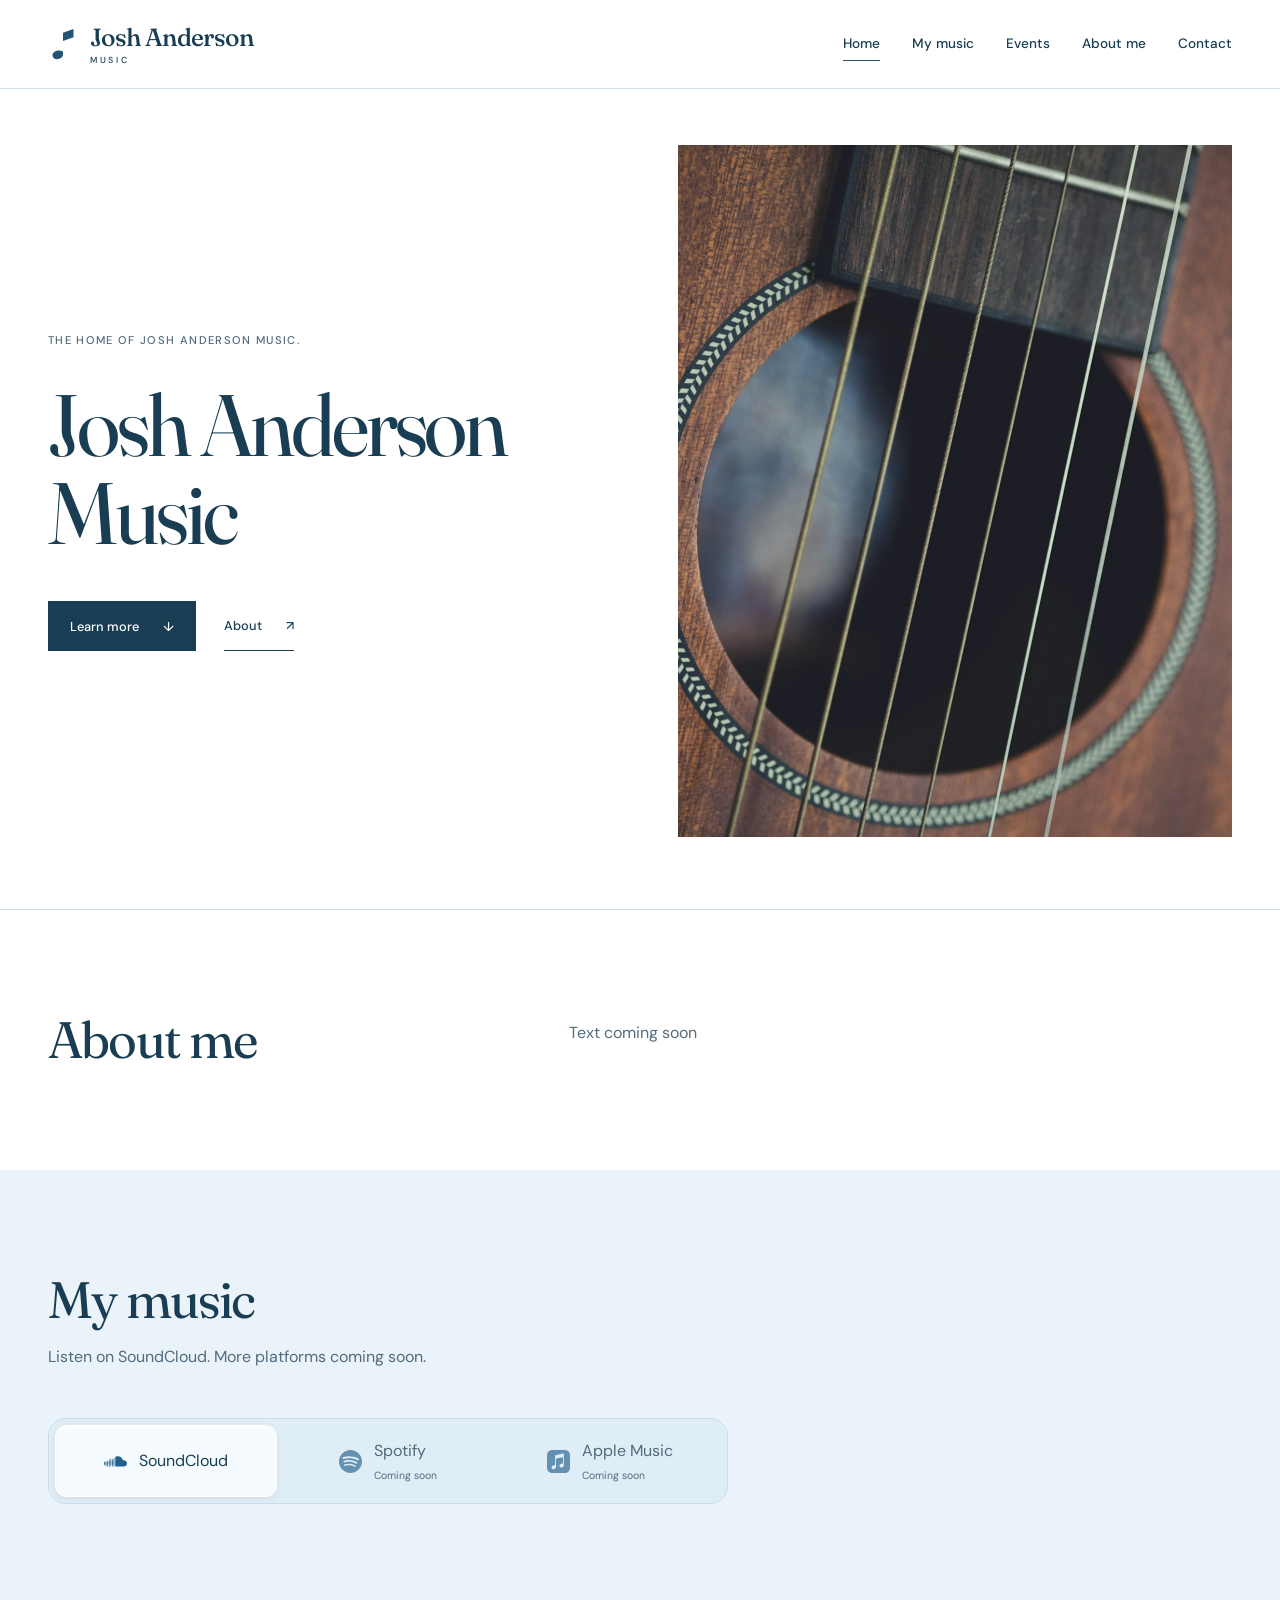
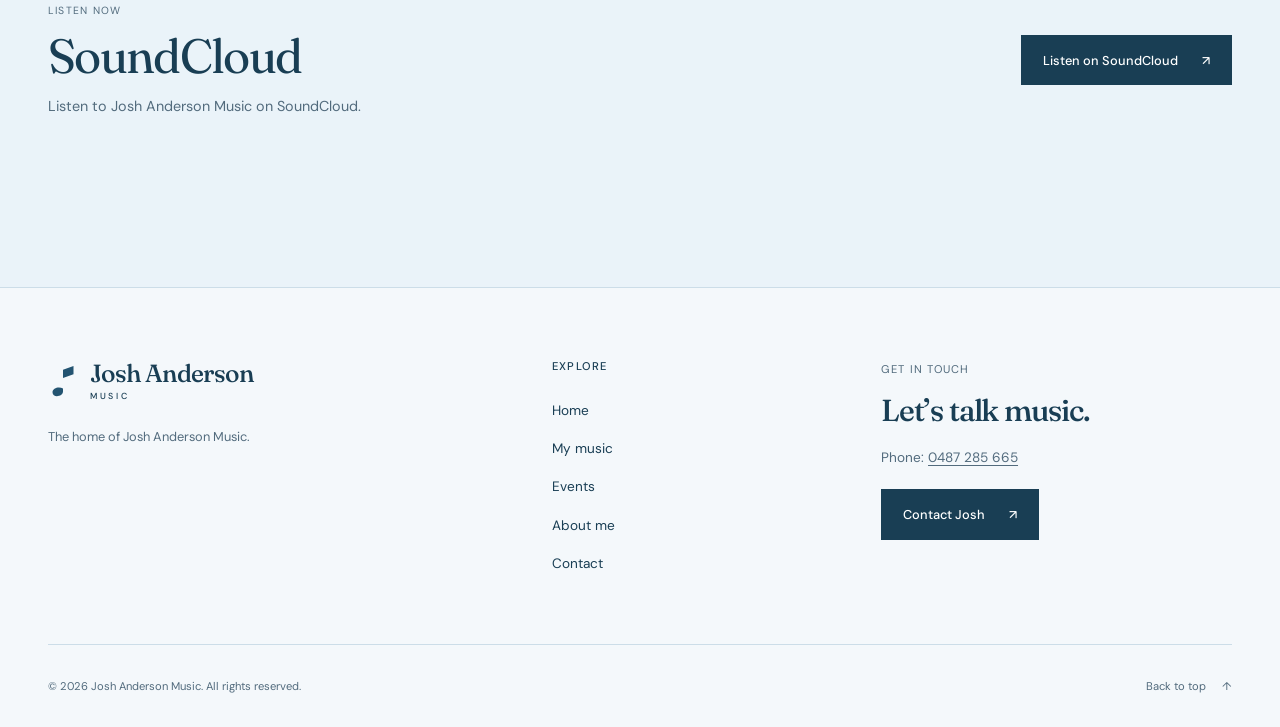
==== index.html @ e5a4551a "Group logo mark and wordmark into a responsive brand component" ====
<!DOCTYPE html>
<html lang="en">
<head>
    <meta charset="UTF-8">
    <meta name="viewport" content="width=device-width, initial-scale=1.0">
    <title>Josh Anderson Music | Home</title>
    <meta name="description" content="The home of Josh Anderson Music.">
    <link rel="canonical" href="https://andomatthew1234.github.io/joshandderson/">
    <meta property="og:type" content="website">
    <meta property="og:title" content="Josh Anderson Music">
    <meta property="og:description" content="The home of Josh Anderson Music.">
    <meta property="og:image" content="https://andomatthew1234.github.io/joshandderson/assets/logo.svg">
    <meta name="twitter:card" content="summary">
    <link rel="icon" type="image/svg+xml" href="assets/favicon.svg?v=a0436b246202">
    <link rel="stylesheet" href="style.css?v=091ff0cd752f">
    <script type="application/ld+json">
{
    "@context": "https://schema.org",
    "@type": "Organization",
    "name": "Josh Anderson Music",
    "url": "https://andomatthew1234.github.io/joshandderson/"
}
    </script>
</head>
<body>
    <a class="skip-link" href="#main-content">Skip to content</a>
    <!-- shared-header:start -->
<div id="header-placeholder">
<header class="site-header">
    <div class="nav-container">
        <a href="index.html?v=34adef975a90" class="logo brand-lockup" aria-label="Josh Anderson Music home">
            <svg class="brand-mark" viewBox="0 0 40 56" width="30" height="42" fill="currentColor" aria-hidden="true" focusable="false"><path d="M20 13v29c0 7-14 9-14 1 0-6 9-8 14-5m0-25 14-5v11l-14 5"/></svg>
            <span class="brand-wordmark"><span class="brand-name">Josh Anderson</span><span class="brand-label">Music</span></span>
        </a>
        <button class="nav-toggle" type="button" aria-expanded="false" aria-controls="site-navigation">
            <span class="nav-toggle-label">Menu</span>
            <span class="nav-toggle-icon" aria-hidden="true"></span>
        </button>
        <nav class="site-nav" id="site-navigation">
            <ul>
                <li><a href="index.html?v=34adef975a90">Home</a></li>
                <li><a href="index.html?v=34adef975a90#my-music">My music</a></li>
                <li><a href="events.html?v=34adef975a90">Events</a></li>
                <li><a href="team.html?v=34adef975a90">About me</a></li>
                <li><a class="nav-contact" href="contact.html?v=34adef975a90">Contact</a></li>
            </ul>
        </nav>
    </div>
</header>
</div>
<!-- shared-header:end -->
    <main id="main-content">
        <section class="hero">
            <div class="hero-overlay">
                <p class="hero-kicker">The home of Josh Anderson Music.</p>
                <h1>Josh Anderson Music</h1>
                <div class="hero-buttons">
                    <a href="#about" class="btn btn-primary">Learn more <span aria-hidden="true">↓</span></a>
                    <a href="#about" class="btn btn-secondary">About <span aria-hidden="true">↗</span></a>
                </div>
            </div>
            <figure class="hero-media">
                <img src="assets/hero-guitar.jpg?v=6861c21167fa" width="2000" height="1333" alt="A close-up of an acoustic guitar" fetchpriority="high">
            </figure>
        </section>

        <section class="content-section intro-section" id="about" aria-labelledby="about-heading">
            <div class="container">
                <div class="intro-text">
                    <h2 id="about-heading">About me</h2>
                    <p>Text coming soon</p>
                </div>
            </div>
        </section>
        <section class="content-section music-section" id="my-music" aria-labelledby="music-heading">
            <div class="container">
                <h2 id="music-heading">My music</h2>
                <p class="music-intro">Listen on SoundCloud. More platforms coming soon.</p>
                <div class="music-player" data-music-tabs>
                    <div class="music-tabs" role="tablist" aria-label="Music platforms" hidden>
                        <button type="button" id="tab-soundcloud" role="tab" aria-controls="panel-soundcloud" aria-selected="true">
                            <img src="assets/icons/soundcloud.svg?v=d6e1d34aeac4" width="28" height="28" alt="">
                            <span>SoundCloud</span>
                        </button>
                        <button type="button" id="tab-spotify" role="tab" aria-controls="panel-spotify" aria-selected="false" tabindex="-1">
                            <img src="assets/icons/spotify.svg?v=d3dcbe1f7747" width="28" height="28" alt="">
                            <span>Spotify<small>Coming soon</small></span>
                        </button>
                        <button type="button" id="tab-applemusic" role="tab" aria-controls="panel-applemusic" aria-selected="false" tabindex="-1">
                            <img src="assets/icons/applemusic.svg?v=e5e79f86b5a1" width="28" height="28" alt="">
                            <span>Apple Music<small>Coming soon</small></span>
                        </button>
                    </div>
                    <div class="music-panel-stage">
                        <div class="music-panels">
                            <div class="music-panel" id="panel-soundcloud" role="tabpanel" aria-labelledby="tab-soundcloud" tabindex="0">
                                <div class="music-panel-copy">
                                    <p class="music-status">Listen now</p>
                                    <h3>SoundCloud</h3>
                                    <p>Listen to Josh Anderson Music on SoundCloud.</p>
                                </div>
                                <a class="btn btn-primary" href="https://soundcloud.com/user-360699892" target="_blank" rel="noopener noreferrer" aria-label="Listen on SoundCloud (opens in a new tab)">Listen on SoundCloud <span aria-hidden="true">↗</span></a>
                            </div>
                            <div class="music-panel" id="panel-spotify" role="tabpanel" aria-labelledby="tab-spotify" tabindex="0">
                                <div class="music-panel-copy">
                                    <p class="music-status">Coming soon</p>
                                    <h3>Spotify</h3>
                                </div>
                            </div>
                            <div class="music-panel" id="panel-applemusic" role="tabpanel" aria-labelledby="tab-applemusic" tabindex="0">
                                <div class="music-panel-copy">
                                    <p class="music-status">Coming soon</p>
                                    <h3>Apple Music</h3>
                                </div>
                            </div>
                        </div>
                    </div>
                </div>
            </div>
        </section>
    </main>

    <!-- shared-footer:start -->
<div id="footer-placeholder">
<footer class="site-footer brand-footer">
    <div class="footer-container">
        <div class="footer-brand">
            <a href="index.html?v=34adef975a90" class="footer-logo brand-lockup" aria-label="Josh Anderson Music home">
                <svg class="brand-mark" viewBox="0 0 40 56" width="30" height="42" fill="currentColor" aria-hidden="true" focusable="false"><path d="M20 13v29c0 7-14 9-14 1 0-6 9-8 14-5m0-25 14-5v11l-14 5"/></svg>
            <span class="brand-wordmark"><span class="brand-name">Josh Anderson</span><span class="brand-label">Music</span></span>
            </a>
            <p>The home of Josh Anderson Music.</p>
        </div>
        <nav class="footer-links-block" aria-label="Footer navigation">
            <h2>Explore</h2>
            <ul class="footer-page-links">
                <li><a href="index.html?v=34adef975a90">Home</a></li>
                <li><a href="index.html?v=34adef975a90#my-music">My music</a></li>
                <li><a href="events.html?v=34adef975a90">Events</a></li>
                <li><a href="team.html?v=34adef975a90">About me</a></li>
                <li><a href="contact.html?v=34adef975a90">Contact</a></li>
            </ul>
        </nav>
        <div class="footer-feature">
            <p class="footer-eyebrow">Get in touch</p>
            <h2>Let’s talk music.</h2>
            <p><strong>Phone:</strong> <a href="tel:+61487285665">0487 285 665</a></p>
            <a class="btn btn-primary" href="contact.html?v=34adef975a90">Contact Josh <span aria-hidden="true">↗</span></a>
        </div>
    </div>
    <div class="footer-bottom">
        <p>&copy; 2026 Josh Anderson Music. All rights reserved.</p>
        <a href="#main-content">Back to top <span aria-hidden="true">↑</span></a>
    </div>
</footer>
</div>
<!-- shared-footer:end -->

    <script src="main.js?v=acbc7baa3b7c"></script>
</body>
</html>
---- style.css ----
@import url('https://fonts.googleapis.com/css2?family=DM+Sans:wght@400;500;600;700&family=Fraunces:opsz,wght@9..144,400;9..144,500;9..144,600&display=swap');

:root {
    --ink: #193e54;
    --blue: #235471;
    --muted: #526b7d;
    --sky: #eaf3f9;
    --line: #ccdde8;
    --white: #ffffff;
    --heading-font: 'Fraunces', Georgia, serif;
    --body-font: 'DM Sans', Arial, sans-serif;
    --ease: cubic-bezier(.22, 1, .36, 1);
    --page-width: 1200px;
}
* { box-sizing: border-box; margin: 0; padding: 0; }
html { scroll-behavior: smooth; scroll-padding-top: 112px; -webkit-text-size-adjust: 100%; }
body { background: var(--white); color: var(--ink); font: 400 1rem/1.65 var(--body-font); -webkit-font-smoothing: antialiased; overflow-wrap: break-word; }
img, svg { max-width: 100%; }
img { display: block; height: auto; }
button, a { -webkit-tap-highlight-color: transparent; }
button { font: inherit; }
a { color: inherit; text-underline-offset: .25em; }
button, a { touch-action: manipulation; }
h1, h2, h3 { font-family: var(--heading-font); font-weight: 400; line-height: 1.08; letter-spacing: -.035em; }
h2 { font-size: clamp(2.4rem, 4vw, 3.5rem); }
h3 { font-size: 2rem; }
[hidden] { display: none !important; }
:focus-visible { outline: 2px solid var(--blue); outline-offset: 6px; }
::selection { background: #cce2f1; color: var(--ink); }
.container { width: min(var(--page-width), 100% - 96px); margin-inline: auto; }
.content-section { padding-block: clamp(4.5rem, 8vw, 8rem); }
.skip-link { background: var(--ink); color: white; left: 1rem; padding: .65rem 1rem; position: fixed; top: -5rem; z-index: 300; }
.skip-link:focus { top: .75rem; }

/* A quiet masthead, with a proper mobile navigation. */
#header-placeholder { min-height: 89px; position: sticky; top: 0; z-index: 100; }
.site-header { background: rgba(255,255,255,.97); border-bottom: 1px solid var(--line); }
.nav-container { align-items: center; display: flex; gap: 2rem; justify-content: space-between; margin: auto; max-width: 1296px; min-height: 88px; padding: 16px 48px; position: relative; }
.brand-lockup { align-items: center; color: var(--ink); display: inline-flex; flex: 0 0 auto; gap: 12px; max-width: 100%; text-decoration: none; width: max-content; }
.brand-mark { color: var(--blue); display: block; flex: 0 0 30px; height: 42px; width: 30px; }
.brand-wordmark { display: grid; gap: 6px; }
.brand-name { font: 500 1.55rem/1.05 var(--heading-font); letter-spacing: -.025em; white-space: nowrap; }
.brand-label { font: 500 .55rem/1 var(--body-font); letter-spacing: .3em; text-transform: uppercase; }
.logo { min-width: 0; }
.site-nav ul { align-items: center; display: flex; gap: 2rem; list-style: none; }
.site-nav a { display: inline-block; font-size: .85rem; font-weight: 500; padding: .6rem 0; position: relative; text-decoration: none; white-space: nowrap; }
.site-nav a::after { background: var(--blue); bottom: .25rem; content: ''; height: 1px; left: 0; position: absolute; transform: scaleX(0); transform-origin: left; transition: transform .3s var(--ease); width: 100%; }
.site-nav a:hover::after, .site-nav a.active::after { transform: scaleX(1); }
.nav-toggle { display: none; }

/* Home: an actual photograph, rather than a tinted backdrop. */
.hero { align-items: center; display: grid; gap: clamp(2rem, 6vw, 6rem); grid-template-columns: 1fr 1fr; margin-inline: auto; max-width: var(--page-width); padding: 56px 0 72px; }
.hero-kicker, .page-kicker { color: var(--muted); font-size: .7rem; font-weight: 500; letter-spacing: .12em; margin-bottom: 2rem; text-transform: uppercase; }
.hero h1 { font-size: clamp(3.6rem, 6.8vw, 6.8rem); line-height: 1.01; max-width: 9ch; }
.hero-media { aspect-ratio: 4 / 5; background: var(--sky); margin: 0; overflow: hidden; }
.hero-media img { height: 100%; object-fit: cover; object-position: 58% center; width: 100%; }
.hero-buttons { align-items: center; display: flex; flex-wrap: wrap; gap: 1rem 1.75rem; margin-top: 2.75rem; }
.btn { align-items: center; display: inline-flex; font-size: .8rem; font-weight: 500; gap: 1.5rem; justify-content: space-between; min-height: 48px; padding: .85rem 1.3rem; text-decoration: none; transition: background-color .25s, color .25s, border-color .25s; }
.btn span { display: inline-block; transition: transform .3s var(--ease); }
.btn:hover span { transform: translate(3px, -2px); }
.btn-primary { background: var(--ink); border: 1px solid var(--ink); color: white; }
.btn-primary:hover { background: #2b5b77; border-color: #2b5b77; }
.btn-secondary { background: transparent; border-bottom: 1px solid var(--ink); padding-inline: 0; }
.btn-secondary:hover { color: var(--blue); border-color: var(--muted); }
.intro-section { border-top: 1px solid var(--line); }
.intro-text { align-items: start; display: grid; gap: 3rem; grid-template-columns: 1fr 1.4fr; }
.intro-text p { color: var(--muted); padding-top: .5rem; }

/* Service selectors read as tabs, not a pretend audio player. */
.music-section { background: var(--sky); }
.music-intro { color: var(--muted); margin-top: 1rem; }
.music-player { margin-top: 3rem; }
.music-tabs:not([hidden]) { border-bottom: 1px solid #b8cfdf; display: flex; gap: 3rem; }
.music-tabs button { align-items: center; appearance: none; background: none; border: 0; color: var(--muted); cursor: pointer; display: flex; gap: .75rem; min-height: 80px; padding: .6rem 0 1.25rem; position: relative; text-align: left; }
.music-tabs button::after { background: var(--blue); bottom: -1px; content: ''; height: 2px; left: 0; position: absolute; transform: scaleX(0); transform-origin: left; transition: transform .3s var(--ease); width: 100%; }
.music-tabs button:hover, .music-tabs button[aria-selected="true"] { color: var(--ink); }
.music-tabs button[aria-selected="true"]::after { transform: scaleX(1); }
.music-tabs img { height: 23px; opacity: .65; transition: opacity .3s; width: 23px; }
.music-tabs button[aria-selected="true"] img, .music-tabs button:hover img { opacity: 1; }
.music-tabs small { display: block; font-size: .65rem; margin-top: .15rem; }
.music-panel { align-items: center; display: grid; gap: 0 3rem; grid-template-columns: 1fr auto; min-height: 280px; padding-block: 3rem 1rem; }
.music-panel > .btn { grid-column: 2; grid-row: 1; }
.music-panel > .music-status, .music-panel > h3 { grid-column: 1; }
.music-panel:not([hidden]) { animation: panel-enter .4s var(--ease) both; }
.music-status { color: var(--muted); font-size: .65rem; letter-spacing: .12em; margin-bottom: .7rem; text-transform: uppercase; }
.music-panel h3 { font-size: clamp(2.2rem, 4vw, 3rem); }
.music-panel-copy > p:last-child { color: var(--muted); font-size: .9rem; margin-top: .8rem; }

/* Inner pages: one type hierarchy and generous, consistent margins. */
.page-header { border-bottom: 1px solid var(--line); margin-inline: auto; max-width: var(--page-width); padding: 64px 0 48px; }
.page-header h1 { font-size: clamp(3.5rem, 7vw, 6rem); }
.page-header .page-kicker { margin-bottom: 1.25rem; }
.tagline { color: var(--muted); margin-top: 1.25rem; }
.team-grid { max-width: 100%; }
.team-card { align-items: center; display: grid; gap: clamp(2rem, 8vw, 8rem); grid-template-columns: minmax(0, .85fr) minmax(0, 1.15fr); }
.team-img-wrapper { max-width: 420px; overflow: hidden; }
.team-img { width: 100%; }
.team-info h2 { margin-bottom: 2rem; }
.contact-options { max-width: var(--page-width); }
.contact-option { align-items: center; border-bottom: 1px solid var(--line); display: grid; gap: 2rem; grid-template-columns: 32px minmax(0, 1fr) minmax(0, 1.2fr); padding: 2.5rem 0; }
.contact-option:first-child { border-top: 1px solid var(--line); }
.contact-option-icon { color: var(--blue); height: 28px; width: 28px; }
.contact-option h2 { font-family: var(--body-font); font-size: 1rem; font-weight: 500; letter-spacing: 0; }
.contact-option p { color: var(--muted); }
.contact-option a { color: var(--ink); display: inline-block; font: 400 clamp(1.5rem, 3vw, 2.5rem) var(--heading-font); padding-block: .35rem; text-decoration-thickness: 1px; transition: color .2s; }
.contact-option a:hover { color: var(--blue); }

/* A signature, page index and contact information. */
.site-footer { background: #f4f8fb; border-top: 1px solid var(--line); padding: 4.5rem 48px 1.5rem; }
.footer-container { display: grid; gap: 3rem; grid-template-columns: 1.3fr .8fr 1fr; margin: auto; max-width: var(--page-width); padding-bottom: 4rem; }
.footer-logo { max-width: 100%; }
.footer-brand > p { color: var(--muted); font-size: .8rem; margin-top: 1rem; }
.site-footer h2 { font-family: var(--body-font); font-size: .7rem; font-weight: 500; letter-spacing: .1em; margin-bottom: 1.5rem; text-transform: uppercase; }
.footer-page-links { display: grid; gap: .5rem; list-style: none; }
.footer-page-links a { display: inline-block; font-size: .85rem; padding: .25rem 0; text-decoration: none; }
.footer-page-links a:hover { text-decoration: underline; }
.footer-eyebrow { color: var(--muted); font-size: .7rem; letter-spacing: .1em; margin-bottom: 1rem; text-transform: uppercase; }
.footer-feature h2 { font-family: var(--heading-font); font-size: 1.9rem; letter-spacing: -.035em; margin-bottom: 1.25rem; text-transform: none; }
.footer-feature > p:not(.footer-eyebrow) { color: var(--muted); font-size: .85rem; }
.footer-feature strong { font-weight: 400; }
.footer-feature .btn { margin-top: 1.25rem; }
.footer-bottom { align-items: center; border-top: 1px solid var(--line); display: flex; flex-wrap: wrap; gap: .75rem 2rem; justify-content: space-between; margin: auto; max-width: var(--page-width); padding-top: 1.5rem; }
.footer-bottom p, .footer-bottom a { color: var(--muted); font-size: .7rem; }
.footer-bottom a { display: inline-flex; gap: 1rem; padding: .5rem 0; text-decoration: none; }
.footer-bottom a:hover { text-decoration: underline; }

/* Motion has an entrance, a response and a stopping point. */
body.is-loaded .hero-overlay > * { animation: page-enter .8s var(--ease) both; }
body.is-loaded .hero-overlay h1 { animation-delay: .08s; }
body.is-loaded .hero-buttons { animation-delay: .16s; }
body.is-loaded .hero-media img { animation: image-enter 1.3s var(--ease) both; }
.reveal-ready { opacity: 0; transform: translateY(18px); transition: opacity .7s var(--ease), transform .7s var(--ease); }
.reveal-ready.is-visible { opacity: 1; transform: none; }
.footer-container > :nth-child(2) { transition-delay: .07s; }
.footer-container > :nth-child(3) { transition-delay: .14s; }
@keyframes page-enter { from { opacity: 0; transform: translateY(16px); } to { opacity: 1; transform: none; } }
@keyframes image-enter { from { opacity: .35; transform: scale(1.035); } to { opacity: 1; transform: scale(1); } }
@keyframes panel-enter { from { opacity: .2; transform: translateY(8px); } to { opacity: 1; transform: none; } }

@media (max-width: 1296px) {
    .hero, .page-header { margin-inline: 48px; }
}
@media (max-width: 900px) {
    .container { width: calc(100% - 48px); }
    #header-placeholder { min-height: 81px; }
    .nav-container { min-height: 80px; padding: 16px 24px; }
    .nav-toggle { align-items: center; background: none; border: 0; color: var(--ink); cursor: pointer; display: flex; flex: 0 0 auto; font-size: .75rem; gap: .75rem; min-height: 44px; }
    .nav-toggle-icon { border-bottom: 1px solid; border-top: 1px solid; height: 7px; position: relative; transition: transform .3s; width: 20px; }
    .nav-toggle[aria-expanded="true"] .nav-toggle-icon { transform: rotate(-45deg); }
    .site-nav { background: white; border-bottom: 1px solid var(--line); left: 0; max-height: 0; opacity: 0; overflow: hidden; padding-inline: 24px; position: absolute; right: 0; top: 100%; transform: translateY(-8px); transition: max-height .4s var(--ease), opacity .25s, transform .3s var(--ease), visibility .3s; visibility: hidden; }
    .site-nav.is-open { max-height: 360px; opacity: 1; transform: none; visibility: visible; }
    .site-nav ul { align-items: stretch; flex-direction: column; gap: 0; padding-block: 1rem; }
    .site-nav a { display: block; padding: .8rem 0; }
    .site-nav a::after { display: none; }
    .site-nav a.active { font-weight: 700; }
    .hero { gap: 2rem; margin-inline: 24px; padding-block: 40px 48px; }
    .hero h1 { font-size: clamp(3.2rem, 7vw, 5rem); }
    .hero-kicker { font-size: .6rem; margin-bottom: 1.5rem; }
    .hero-buttons { gap: 1rem; margin-top: 2rem; }
    .page-header { margin-inline: 24px; padding-top: 48px; }
    .site-footer { padding: 3.5rem 24px 1.25rem; }
    .footer-container { gap: 2rem; grid-template-columns: 1fr 1fr; }
    .footer-brand { grid-column: 1 / -1; }
    .music-tabs:not([hidden]) { gap: 2rem; }
}
@media (max-width: 600px) {
    .nav-container { gap: 16px; padding-inline: 20px; }
    .brand-lockup { gap: 10px; }
    .brand-mark { flex-basis: 25px; height: 35px; width: 25px; }
    .brand-name { font-size: clamp(1.05rem, 5vw, 1.35rem); }
    .brand-wordmark { gap: 5px; }
    .brand-label { font-size: .5rem; }
    html { scroll-padding-top: 100px; }
    .hero { grid-template-columns: minmax(0, 1fr); }
    .hero h1 { font-size: clamp(3.5rem, 14vw, 5.5rem); max-width: 12ch; }
    .hero-media { aspect-ratio: 5 / 4; }
    .hero-kicker { font-size: .65rem; }
    .intro-text { gap: 1.5rem; grid-template-columns: minmax(0, 1fr); }
    .music-player { margin-top: 2rem; }
    .music-tabs:not([hidden]) { gap: .5rem; justify-content: space-between; }
    .music-tabs button { align-items: flex-start; flex-direction: column; font-size: .75rem; gap: .5rem; min-width: 0; }
    .music-tabs img { height: 21px; width: 21px; }
    .music-tabs small { font-size: .6rem; }
    .music-panel { gap: 1.5rem; grid-template-columns: minmax(0, 1fr); min-height: 280px; padding-block: 2.5rem 0; }
    .music-panel > .btn { grid-column: 1; grid-row: auto; justify-self: start; }
    .team-card { gap: 2rem; grid-template-columns: minmax(0, 1fr); }
    .team-img-wrapper { max-width: 100%; }
    .contact-option { gap: .75rem 1rem; grid-template-columns: 28px minmax(0, 1fr); padding-block: 2rem; }
    .contact-option p { grid-column: 2; }
    .footer-container { gap: 2.5rem; grid-template-columns: minmax(0, 1fr); padding-bottom: 3rem; }
    .footer-brand { grid-column: auto; }
    .footer-bottom { align-items: start; flex-direction: column; }
}
@media (prefers-reduced-motion: reduce) {
    html { scroll-behavior: auto; }
    *, *::before, *::after { animation: none !important; transition: none !important; }
    .reveal-ready { opacity: 1; transform: none; }
}

/* Page navigation leaves the masthead visible throughout the transition. */
main, #footer-placeholder { transition: opacity .16s ease, transform .16s ease; }
body.is-loaded main { animation: document-enter .38s var(--ease) both; }
body.is-leaving main { animation: none; }
body.is-leaving main, body.is-leaving #footer-placeholder { opacity: 0; transform: translateY(-6px); }
@keyframes document-enter { from { opacity: 0; transform: translateY(8px); } to { opacity: 1; transform: none; } }

/* A glass selector lifts, travels between equal-width tabs, then settles. */
.music-tabs:not([hidden]) { background: #dfedf6; border: 1px solid #c8dce9; border-radius: 18px; display: grid; gap: 0; grid-template-columns: repeat(3, minmax(0, 1fr)); isolation: isolate; max-width: 100%; padding: 6px; perspective: 900px; position: relative; width: 680px; }
.music-tabs button { border-radius: 12px; justify-content: center; min-height: 72px; padding: .8rem 1rem; z-index: 1; }
.music-tabs button::after { display: none; }
.music-tab-indicator { -webkit-backdrop-filter: blur(16px) saturate(1.3); backdrop-filter: blur(16px) saturate(1.3); background: rgba(255,255,255,.72); border: 1px solid rgba(255,255,255,.95); border-radius: 12px; box-shadow: 0 2px 6px rgba(25,62,84,.08); height: calc(100% - 12px); left: 6px; pointer-events: none; position: absolute; top: 6px; transform: translate3d(0,0,0); width: calc((100% - 12px) / 3); z-index: 0; }
.music-tab-indicator::before { border-top: 1px solid white; border-radius: inherit; content: ''; inset: 1px; position: absolute; }
@media (max-width: 600px) {
    .music-tabs button { align-items: center; padding: .7rem .3rem; text-align: center; }
}

@media (prefers-reduced-motion: reduce) {
    main, #footer-placeholder { animation: none !important; transition: none !important; }
    body.is-leaving main, body.is-leaving #footer-placeholder { opacity: 1; transform: none; }
}
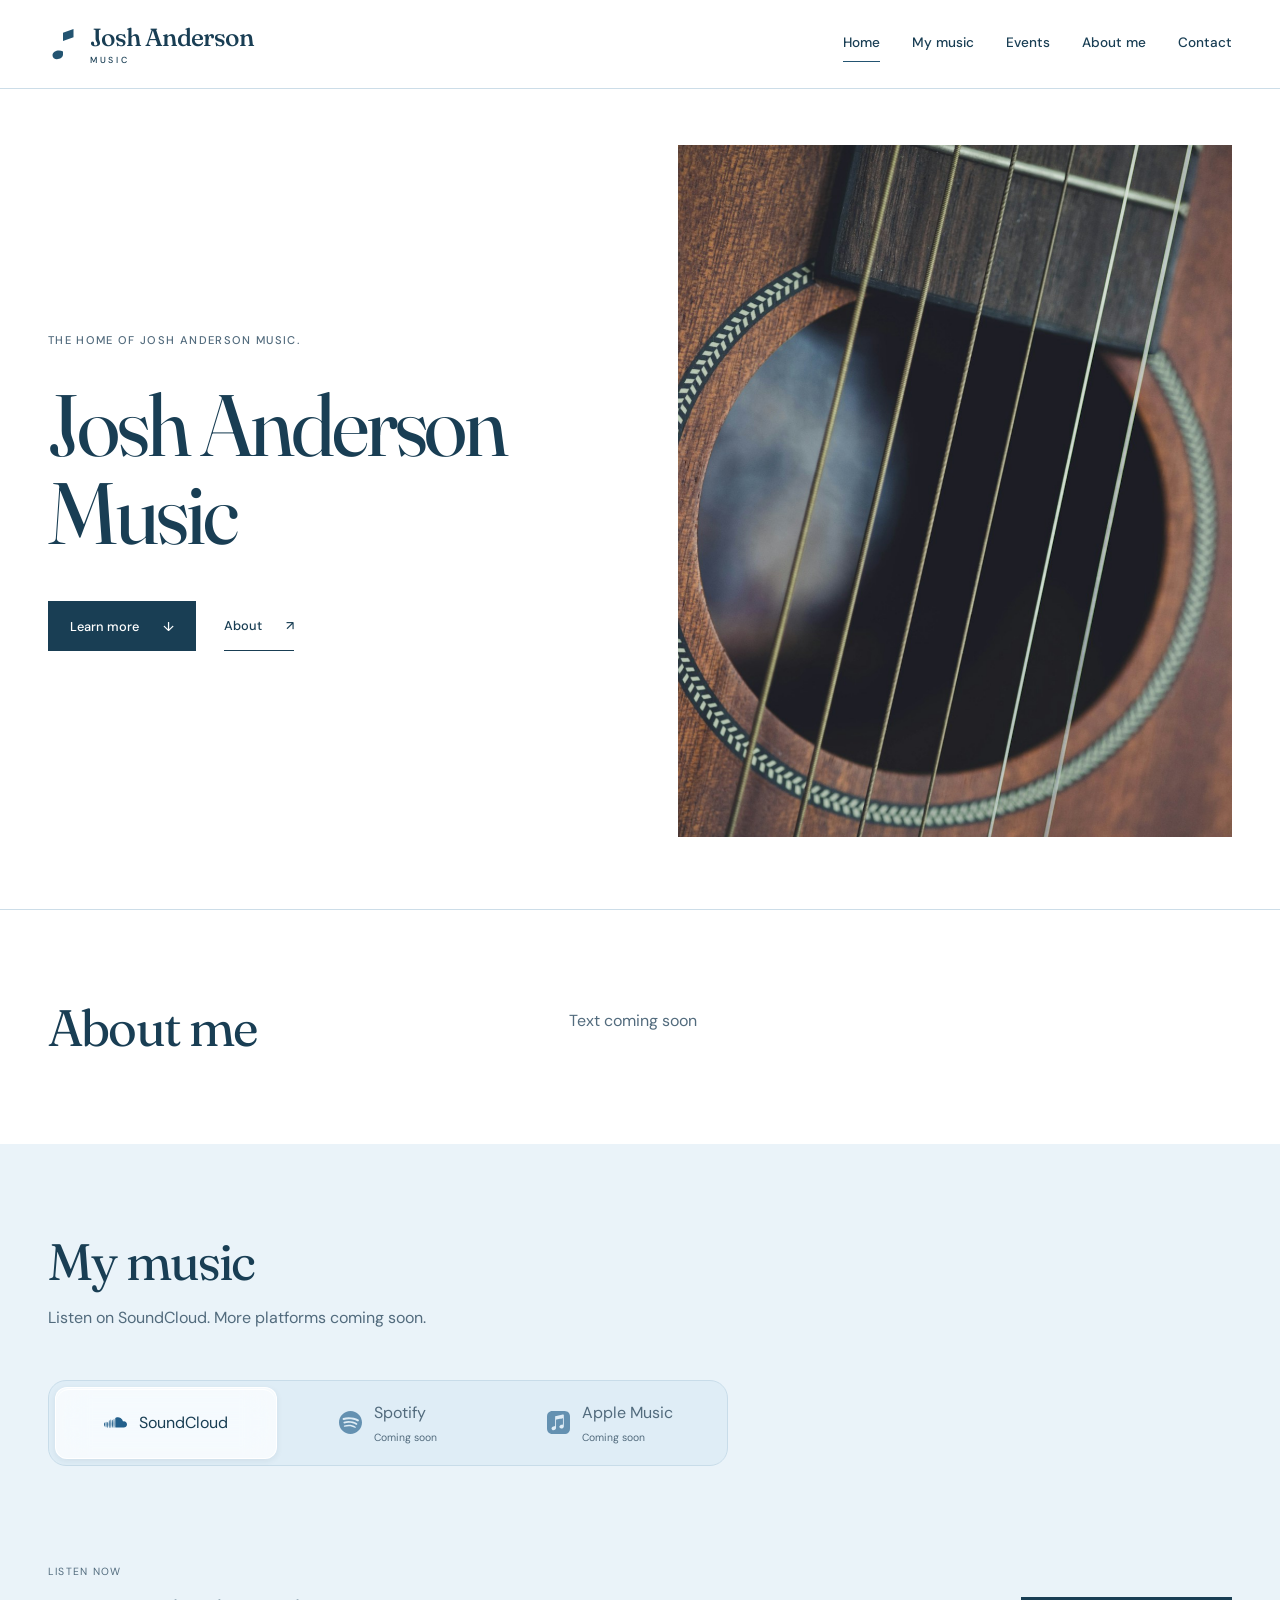
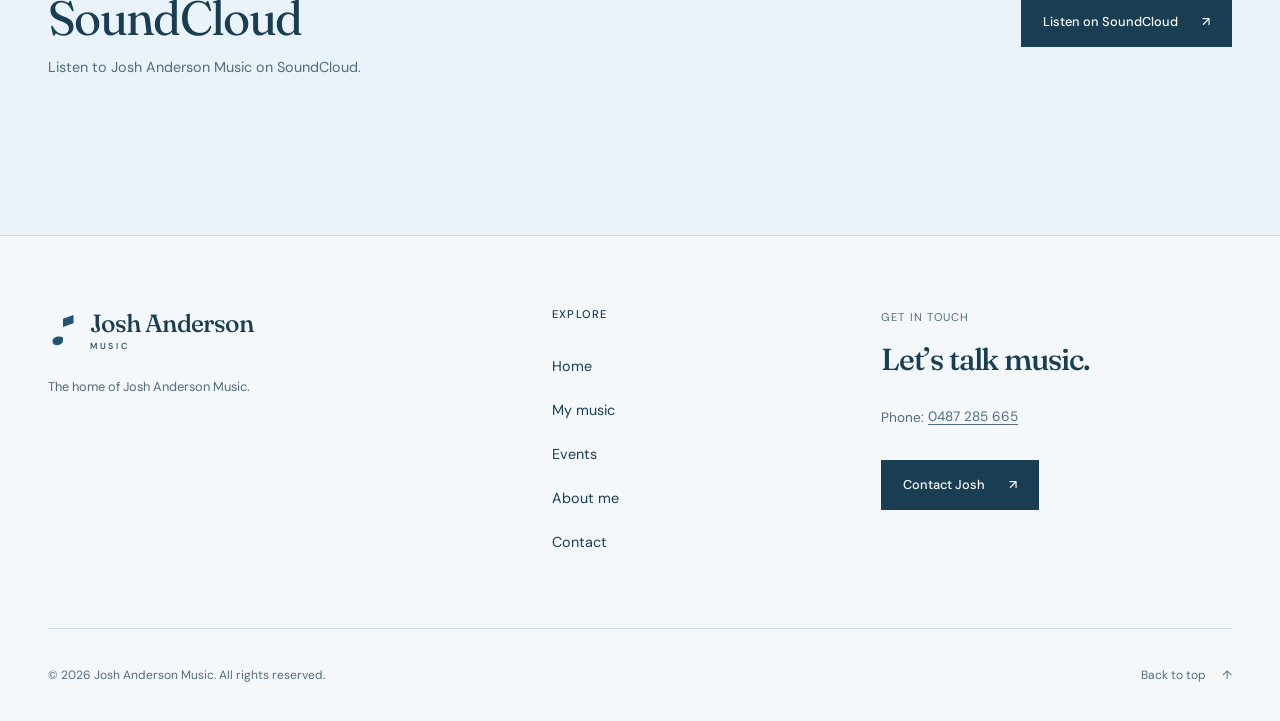
==== commit 0de4e759: "Expand portrait, tablet and mobile layout support across the site" ====
--- a/index.html
+++ b/index.html
@@ -2,7 +2,7 @@
 <html lang="en">
 <head>
     <meta charset="UTF-8">
-    <meta name="viewport" content="width=device-width, initial-scale=1.0">
+    <meta name="viewport" content="width=device-width, initial-scale=1.0, viewport-fit=cover">
     <title>Josh Anderson Music | Home</title>
     <meta name="description" content="The home of Josh Anderson Music.">
     <link rel="canonical" href="https://andomatthew1234.github.io/joshandderson/">
@@ -12,7 +12,7 @@
     <meta property="og:image" content="https://andomatthew1234.github.io/joshandderson/assets/logo.svg">
     <meta name="twitter:card" content="summary">
     <link rel="icon" type="image/svg+xml" href="assets/favicon.svg?v=a0436b246202">
-    <link rel="stylesheet" href="style.css?v=091ff0cd752f">
+    <link rel="stylesheet" href="style.css?v=2b304e4ad024">
     <script type="application/ld+json">
 {
     "@context": "https://schema.org",
@@ -28,7 +28,7 @@
 <div id="header-placeholder">
 <header class="site-header">
     <div class="nav-container">
-        <a href="index.html?v=34adef975a90" class="logo brand-lockup" aria-label="Josh Anderson Music home">
+        <a href="index.html?v=3c3cff77ac01" class="logo brand-lockup" aria-label="Josh Anderson Music home">
             <svg class="brand-mark" viewBox="0 0 40 56" width="30" height="42" fill="currentColor" aria-hidden="true" focusable="false"><path d="M20 13v29c0 7-14 9-14 1 0-6 9-8 14-5m0-25 14-5v11l-14 5"/></svg>
             <span class="brand-wordmark"><span class="brand-name">Josh Anderson</span><span class="brand-label">Music</span></span>
         </a>
@@ -38,11 +38,11 @@
         </button>
         <nav class="site-nav" id="site-navigation">
             <ul>
-                <li><a href="index.html?v=34adef975a90">Home</a></li>
-                <li><a href="index.html?v=34adef975a90#my-music">My music</a></li>
-                <li><a href="events.html?v=34adef975a90">Events</a></li>
-                <li><a href="team.html?v=34adef975a90">About me</a></li>
-                <li><a class="nav-contact" href="contact.html?v=34adef975a90">Contact</a></li>
+                <li><a href="index.html?v=3c3cff77ac01">Home</a></li>
+                <li><a href="index.html?v=3c3cff77ac01#my-music">My music</a></li>
+                <li><a href="events.html?v=3c3cff77ac01">Events</a></li>
+                <li><a href="team.html?v=3c3cff77ac01">About me</a></li>
+                <li><a class="nav-contact" href="contact.html?v=3c3cff77ac01">Contact</a></li>
             </ul>
         </nav>
     </div>
@@ -125,7 +125,7 @@
 <footer class="site-footer brand-footer">
     <div class="footer-container">
         <div class="footer-brand">
-            <a href="index.html?v=34adef975a90" class="footer-logo brand-lockup" aria-label="Josh Anderson Music home">
+            <a href="index.html?v=3c3cff77ac01" class="footer-logo brand-lockup" aria-label="Josh Anderson Music home">
                 <svg class="brand-mark" viewBox="0 0 40 56" width="30" height="42" fill="currentColor" aria-hidden="true" focusable="false"><path d="M20 13v29c0 7-14 9-14 1 0-6 9-8 14-5m0-25 14-5v11l-14 5"/></svg>
             <span class="brand-wordmark"><span class="brand-name">Josh Anderson</span><span class="brand-label">Music</span></span>
             </a>
@@ -134,18 +134,18 @@
         <nav class="footer-links-block" aria-label="Footer navigation">
             <h2>Explore</h2>
             <ul class="footer-page-links">
-                <li><a href="index.html?v=34adef975a90">Home</a></li>
-                <li><a href="index.html?v=34adef975a90#my-music">My music</a></li>
-                <li><a href="events.html?v=34adef975a90">Events</a></li>
-                <li><a href="team.html?v=34adef975a90">About me</a></li>
-                <li><a href="contact.html?v=34adef975a90">Contact</a></li>
+                <li><a href="index.html?v=3c3cff77ac01">Home</a></li>
+                <li><a href="index.html?v=3c3cff77ac01#my-music">My music</a></li>
+                <li><a href="events.html?v=3c3cff77ac01">Events</a></li>
+                <li><a href="team.html?v=3c3cff77ac01">About me</a></li>
+                <li><a href="contact.html?v=3c3cff77ac01">Contact</a></li>
             </ul>
         </nav>
         <div class="footer-feature">
             <p class="footer-eyebrow">Get in touch</p>
             <h2>Let’s talk music.</h2>
             <p><strong>Phone:</strong> <a href="tel:+61487285665">0487 285 665</a></p>
-            <a class="btn btn-primary" href="contact.html?v=34adef975a90">Contact Josh <span aria-hidden="true">↗</span></a>
+            <a class="btn btn-primary" href="contact.html?v=3c3cff77ac01">Contact Josh <span aria-hidden="true">↗</span></a>
         </div>
     </div>
     <div class="footer-bottom">
@@ -156,6 +156,6 @@
 </div>
 <!-- shared-footer:end -->
 
-    <script src="main.js?v=acbc7baa3b7c"></script>
+    <script src="main.js?v=37aa8dc229ea"></script>
 </body>
 </html>
--- a/style.css
+++ b/style.css
@@ -11,10 +11,16 @@
     --body-font: 'DM Sans', Arial, sans-serif;
     --ease: cubic-bezier(.22, 1, .36, 1);
     --page-width: 1200px;
+    --gutter: clamp(20px, 4vw, 48px);
+    --left-gutter: max(var(--gutter), env(safe-area-inset-left, 0px));
+    --right-gutter: max(var(--gutter), env(safe-area-inset-right, 0px));
+    --header-height: 89px;
 }
 * { box-sizing: border-box; margin: 0; padding: 0; }
-html { scroll-behavior: smooth; scroll-padding-top: 112px; -webkit-text-size-adjust: 100%; }
-body { background: var(--white); color: var(--ink); font: 400 1rem/1.65 var(--body-font); -webkit-font-smoothing: antialiased; overflow-wrap: break-word; }
+html { scroll-behavior: smooth; scroll-padding-top: calc(var(--header-height) + 20px); -webkit-text-size-adjust: 100%; }
+body { display: flex; flex-direction: column; min-height: 100vh; min-height: 100svh; background: var(--white); color: var(--ink); font: 400 1rem/1.65 var(--body-font); -webkit-font-smoothing: antialiased; overflow-wrap: break-word; }
+main { flex: 1 0 auto; }
+#header-placeholder, #footer-placeholder { flex-shrink: 0; }
 img, svg { max-width: 100%; }
 img { display: block; height: auto; }
 button, a { -webkit-tap-highlight-color: transparent; }
@@ -27,31 +33,33 @@
 [hidden] { display: none !important; }
 :focus-visible { outline: 2px solid var(--blue); outline-offset: 6px; }
 ::selection { background: #cce2f1; color: var(--ink); }
-.container { width: min(var(--page-width), 100% - 96px); margin-inline: auto; }
-.content-section { padding-block: clamp(4.5rem, 8vw, 8rem); }
+.container, .hero, .page-header { width: min(var(--page-width), calc(100% - var(--left-gutter) - var(--right-gutter))); margin-inline: auto; }
+main, .container, .hero > *, .intro-text > *, .team-card > *, .music-panel > *, .footer-container > * { min-width: 0; }
+p { max-width: 70ch; }
+.content-section { padding-block: clamp(3.5rem, 7vw, 7rem); }
 .skip-link { background: var(--ink); color: white; left: 1rem; padding: .65rem 1rem; position: fixed; top: -5rem; z-index: 300; }
 .skip-link:focus { top: .75rem; }
 
 /* A quiet masthead, with a proper mobile navigation. */
-#header-placeholder { min-height: 89px; position: sticky; top: 0; z-index: 100; }
+#header-placeholder { min-height: var(--header-height); position: sticky; top: 0; z-index: 100; }
 .site-header { background: rgba(255,255,255,.97); border-bottom: 1px solid var(--line); }
-.nav-container { align-items: center; display: flex; gap: 2rem; justify-content: space-between; margin: auto; max-width: 1296px; min-height: 88px; padding: 16px 48px; position: relative; }
-.brand-lockup { align-items: center; color: var(--ink); display: inline-flex; flex: 0 0 auto; gap: 12px; max-width: 100%; text-decoration: none; width: max-content; }
+.nav-container { align-items: center; display: flex; flex-wrap: wrap; gap: 1rem 2rem; justify-content: space-between; margin: auto; max-width: 1296px; min-height: 88px; padding: calc(16px + env(safe-area-inset-top, 0px)) var(--right-gutter) 16px var(--left-gutter); position: relative; }
+.brand-lockup { align-items: center; color: var(--ink); display: inline-flex; flex: 0 0 auto; gap: 12px; max-width: 100%; min-height: 44px; text-decoration: none; width: max-content; }
 .brand-mark { color: var(--blue); display: block; flex: 0 0 30px; height: 42px; width: 30px; }
 .brand-wordmark { display: grid; gap: 6px; }
 .brand-name { font: 500 1.55rem/1.05 var(--heading-font); letter-spacing: -.025em; white-space: nowrap; }
 .brand-label { font: 500 .55rem/1 var(--body-font); letter-spacing: .3em; text-transform: uppercase; }
 .logo { min-width: 0; }
 .site-nav ul { align-items: center; display: flex; gap: 2rem; list-style: none; }
-.site-nav a { display: inline-block; font-size: .85rem; font-weight: 500; padding: .6rem 0; position: relative; text-decoration: none; white-space: nowrap; }
+.site-nav a { display: inline-block; font-size: .85rem; font-weight: 500; min-height: 44px; padding: .6rem 0; position: relative; text-decoration: none; white-space: nowrap; }
 .site-nav a::after { background: var(--blue); bottom: .25rem; content: ''; height: 1px; left: 0; position: absolute; transform: scaleX(0); transform-origin: left; transition: transform .3s var(--ease); width: 100%; }
 .site-nav a:hover::after, .site-nav a.active::after { transform: scaleX(1); }
 .nav-toggle { display: none; }
 
 /* Home: an actual photograph, rather than a tinted backdrop. */
-.hero { align-items: center; display: grid; gap: clamp(2rem, 6vw, 6rem); grid-template-columns: 1fr 1fr; margin-inline: auto; max-width: var(--page-width); padding: 56px 0 72px; }
+.hero { align-items: center; display: grid; gap: clamp(2rem, 6vw, 6rem); grid-template-columns: minmax(0, 1fr) minmax(0, 1fr); padding-block: clamp(2rem, 5vw, 3.5rem) clamp(3rem, 6vw, 4.5rem); }
 .hero-kicker, .page-kicker { color: var(--muted); font-size: .7rem; font-weight: 500; letter-spacing: .12em; margin-bottom: 2rem; text-transform: uppercase; }
-.hero h1 { font-size: clamp(3.6rem, 6.8vw, 6.8rem); line-height: 1.01; max-width: 9ch; }
+.hero h1 { font-size: clamp(3rem, 6.8vw, 6.8rem); line-height: 1.01; max-width: 9ch; }
 .hero-media { aspect-ratio: 4 / 5; background: var(--sky); margin: 0; overflow: hidden; }
 .hero-media img { height: 100%; object-fit: cover; object-position: 58% center; width: 100%; }
 .hero-buttons { align-items: center; display: flex; flex-wrap: wrap; gap: 1rem 1.75rem; margin-top: 2.75rem; }
@@ -63,7 +71,7 @@
 .btn-secondary { background: transparent; border-bottom: 1px solid var(--ink); padding-inline: 0; }
 .btn-secondary:hover { color: var(--blue); border-color: var(--muted); }
 .intro-section { border-top: 1px solid var(--line); }
-.intro-text { align-items: start; display: grid; gap: 3rem; grid-template-columns: 1fr 1.4fr; }
+.intro-text { align-items: start; display: grid; gap: 3rem; grid-template-columns: minmax(0, 1fr) minmax(0, 1.4fr); }
 .intro-text p { color: var(--muted); padding-top: .5rem; }
 
 /* Service selectors read as tabs, not a pretend audio player. */
@@ -78,7 +86,7 @@
 .music-tabs img { height: 23px; opacity: .65; transition: opacity .3s; width: 23px; }
 .music-tabs button[aria-selected="true"] img, .music-tabs button:hover img { opacity: 1; }
 .music-tabs small { display: block; font-size: .65rem; margin-top: .15rem; }
-.music-panel { align-items: center; display: grid; gap: 0 3rem; grid-template-columns: 1fr auto; min-height: 280px; padding-block: 3rem 1rem; }
+.music-panel { align-items: center; display: grid; gap: 0 3rem; grid-template-columns: minmax(0, 1fr) auto; min-height: 280px; padding-block: 3rem 1rem; }
 .music-panel > .btn { grid-column: 2; grid-row: 1; }
 .music-panel > .music-status, .music-panel > h3 { grid-column: 1; }
 .music-panel:not([hidden]) { animation: panel-enter .4s var(--ease) both; }
@@ -87,13 +95,13 @@
 .music-panel-copy > p:last-child { color: var(--muted); font-size: .9rem; margin-top: .8rem; }
 
 /* Inner pages: one type hierarchy and generous, consistent margins. */
-.page-header { border-bottom: 1px solid var(--line); margin-inline: auto; max-width: var(--page-width); padding: 64px 0 48px; }
-.page-header h1 { font-size: clamp(3.5rem, 7vw, 6rem); }
+.page-header { border-bottom: 1px solid var(--line); padding-block: clamp(2.5rem, 5vw, 4rem) clamp(2rem, 4vw, 3rem); }
+.page-header h1 { font-size: clamp(2.75rem, 7vw, 6rem); }
 .page-header .page-kicker { margin-bottom: 1.25rem; }
 .tagline { color: var(--muted); margin-top: 1.25rem; }
 .team-grid { max-width: 100%; }
 .team-card { align-items: center; display: grid; gap: clamp(2rem, 8vw, 8rem); grid-template-columns: minmax(0, .85fr) minmax(0, 1.15fr); }
-.team-img-wrapper { max-width: 420px; overflow: hidden; }
+.team-img-wrapper { width: 100%; max-width: 440px; overflow: hidden; }
 .team-img { width: 100%; }
 .team-info h2 { margin-bottom: 2rem; }
 .contact-options { max-width: var(--page-width); }
@@ -102,26 +110,27 @@
 .contact-option-icon { color: var(--blue); height: 28px; width: 28px; }
 .contact-option h2 { font-family: var(--body-font); font-size: 1rem; font-weight: 500; letter-spacing: 0; }
 .contact-option p { color: var(--muted); }
-.contact-option a { color: var(--ink); display: inline-block; font: 400 clamp(1.5rem, 3vw, 2.5rem) var(--heading-font); padding-block: .35rem; text-decoration-thickness: 1px; transition: color .2s; }
+.contact-option a { color: var(--ink); display: inline-block; font: 400 clamp(1.5rem, 3vw, 2.5rem) var(--heading-font); min-height: 48px; padding-block: .35rem; text-decoration-thickness: 1px; transition: color .2s; }
 .contact-option a:hover { color: var(--blue); }
 
 /* A signature, page index and contact information. */
-.site-footer { background: #f4f8fb; border-top: 1px solid var(--line); padding: 4.5rem 48px 1.5rem; }
-.footer-container { display: grid; gap: 3rem; grid-template-columns: 1.3fr .8fr 1fr; margin: auto; max-width: var(--page-width); padding-bottom: 4rem; }
+.site-footer { background: #f4f8fb; border-top: 1px solid var(--line); padding: clamp(3rem, 6vw, 4.5rem) var(--right-gutter) max(1.5rem, env(safe-area-inset-bottom, 0px)) var(--left-gutter); }
+.footer-container { display: grid; gap: 3rem; grid-template-columns: minmax(0, 1.3fr) minmax(0, .8fr) minmax(0, 1fr); margin: auto; max-width: var(--page-width); padding-bottom: 4rem; }
 .footer-logo { max-width: 100%; }
 .footer-brand > p { color: var(--muted); font-size: .8rem; margin-top: 1rem; }
 .site-footer h2 { font-family: var(--body-font); font-size: .7rem; font-weight: 500; letter-spacing: .1em; margin-bottom: 1.5rem; text-transform: uppercase; }
-.footer-page-links { display: grid; gap: .5rem; list-style: none; }
-.footer-page-links a { display: inline-block; font-size: .85rem; padding: .25rem 0; text-decoration: none; }
+.footer-page-links { display: grid; gap: 0; list-style: none; }
+.footer-page-links a { align-items: center; display: inline-flex; font-size: .9rem; min-height: 44px; padding: .5rem 0; text-decoration: none; }
 .footer-page-links a:hover { text-decoration: underline; }
 .footer-eyebrow { color: var(--muted); font-size: .7rem; letter-spacing: .1em; margin-bottom: 1rem; text-transform: uppercase; }
 .footer-feature h2 { font-family: var(--heading-font); font-size: 1.9rem; letter-spacing: -.035em; margin-bottom: 1.25rem; text-transform: none; }
 .footer-feature > p:not(.footer-eyebrow) { color: var(--muted); font-size: .85rem; }
 .footer-feature strong { font-weight: 400; }
+.footer-feature a[href^="tel:"] { align-items: center; display: inline-flex; min-height: 44px; padding-block: .5rem; }
 .footer-feature .btn { margin-top: 1.25rem; }
 .footer-bottom { align-items: center; border-top: 1px solid var(--line); display: flex; flex-wrap: wrap; gap: .75rem 2rem; justify-content: space-between; margin: auto; max-width: var(--page-width); padding-top: 1.5rem; }
-.footer-bottom p, .footer-bottom a { color: var(--muted); font-size: .7rem; }
-.footer-bottom a { display: inline-flex; gap: 1rem; padding: .5rem 0; text-decoration: none; }
+.footer-bottom p, .footer-bottom a { color: var(--muted); font-size: .75rem; }
+.footer-bottom a { display: inline-flex; gap: 1rem; min-height: 44px; align-items: center; padding: .5rem 0; text-decoration: none; }
 .footer-bottom a:hover { text-decoration: underline; }
 
 /* Motion has an entrance, a response and a stopping point. */
@@ -137,58 +146,49 @@
 @keyframes image-enter { from { opacity: .35; transform: scale(1.035); } to { opacity: 1; transform: scale(1); } }
 @keyframes panel-enter { from { opacity: .2; transform: translateY(8px); } to { opacity: 1; transform: none; } }
 
-@media (max-width: 1296px) {
-    .hero, .page-header { margin-inline: 48px; }
-}
 @media (max-width: 900px) {
-    .container { width: calc(100% - 48px); }
-    #header-placeholder { min-height: 81px; }
-    .nav-container { min-height: 80px; padding: 16px 24px; }
-    .nav-toggle { align-items: center; background: none; border: 0; color: var(--ink); cursor: pointer; display: flex; flex: 0 0 auto; font-size: .75rem; gap: .75rem; min-height: 44px; }
+    .nav-container { min-height: 80px; }
+    .nav-toggle { align-items: center; background: none; border: 0; color: var(--ink); cursor: pointer; display: flex; flex: 0 0 auto; font-size: .875rem; gap: .75rem; margin-inline-start: auto; min-height: 48px; }
     .nav-toggle-icon { border-bottom: 1px solid; border-top: 1px solid; height: 7px; position: relative; transition: transform .3s; width: 20px; }
     .nav-toggle[aria-expanded="true"] .nav-toggle-icon { transform: rotate(-45deg); }
-    .site-nav { background: white; border-bottom: 1px solid var(--line); left: 0; max-height: 0; opacity: 0; overflow: hidden; padding-inline: 24px; position: absolute; right: 0; top: 100%; transform: translateY(-8px); transition: max-height .4s var(--ease), opacity .25s, transform .3s var(--ease), visibility .3s; visibility: hidden; }
-    .site-nav.is-open { max-height: 360px; opacity: 1; transform: none; visibility: visible; }
+    .site-nav { background: white; border-bottom: 1px solid var(--line); left: 0; max-height: 0; opacity: 0; overflow-x: hidden; overflow-y: auto; overscroll-behavior: contain; padding-inline: var(--left-gutter) var(--right-gutter); position: absolute; right: 0; top: 100%; transform: translateY(-8px); transition: max-height .4s var(--ease), opacity .25s, transform .3s var(--ease), visibility .3s; visibility: hidden; }
+    .site-nav.is-open { max-height: calc(100vh - var(--header-height)); max-height: calc(100dvh - var(--header-height)); opacity: 1; transform: none; visibility: visible; }
     .site-nav ul { align-items: stretch; flex-direction: column; gap: 0; padding-block: 1rem; }
-    .site-nav a { display: block; padding: .8rem 0; }
+    .site-nav a { display: block; font-size: 1rem; min-height: 48px; padding: .7rem 0; }
     .site-nav a::after { display: none; }
     .site-nav a.active { font-weight: 700; }
-    .hero { gap: 2rem; margin-inline: 24px; padding-block: 40px 48px; }
+    .hero { gap: clamp(1.5rem, 4vw, 3rem); }
     .hero h1 { font-size: clamp(3.2rem, 7vw, 5rem); }
-    .hero-kicker { font-size: .6rem; margin-bottom: 1.5rem; }
+    .hero-kicker { font-size: .7rem; margin-bottom: 1.5rem; }
     .hero-buttons { gap: 1rem; margin-top: 2rem; }
-    .page-header { margin-inline: 24px; padding-top: 48px; }
-    .site-footer { padding: 3.5rem 24px 1.25rem; }
-    .footer-container { gap: 2rem; grid-template-columns: 1fr 1fr; }
+    .footer-container { gap: 2rem; grid-template-columns: minmax(0, 1fr) minmax(0, 1fr); }
     .footer-brand { grid-column: 1 / -1; }
-    .music-tabs:not([hidden]) { gap: 2rem; }
 }
 @media (max-width: 600px) {
-    .nav-container { gap: 16px; padding-inline: 20px; }
+    .nav-container { gap: 12px 16px; }
     .brand-lockup { gap: 10px; }
     .brand-mark { flex-basis: 25px; height: 35px; width: 25px; }
-    .brand-name { font-size: clamp(1.05rem, 5vw, 1.35rem); }
+    .brand-name { font-size: clamp(.95rem, 4.5vw + .1rem, 1.35rem); }
     .brand-wordmark { gap: 5px; }
     .brand-label { font-size: .5rem; }
-    html { scroll-padding-top: 100px; }
     .hero { grid-template-columns: minmax(0, 1fr); }
-    .hero h1 { font-size: clamp(3.5rem, 14vw, 5.5rem); max-width: 12ch; }
+    .hero h1 { font-size: clamp(2.75rem, 12.4vw, 4.8rem); max-width: 12ch; }
     .hero-media { aspect-ratio: 5 / 4; }
-    .hero-kicker { font-size: .65rem; }
+    .hero-kicker { font-size: .7rem; }
     .intro-text { gap: 1.5rem; grid-template-columns: minmax(0, 1fr); }
     .music-player { margin-top: 2rem; }
-    .music-tabs:not([hidden]) { gap: .5rem; justify-content: space-between; }
-    .music-tabs button { align-items: flex-start; flex-direction: column; font-size: .75rem; gap: .5rem; min-width: 0; }
+    .music-tabs button { align-items: flex-start; flex-direction: column; font-size: .8125rem; gap: .5rem; min-width: 0; }
     .music-tabs img { height: 21px; width: 21px; }
-    .music-tabs small { font-size: .6rem; }
+    .music-tabs small { font-size: .6875rem; line-height: 1.3; }
     .music-panel { gap: 1.5rem; grid-template-columns: minmax(0, 1fr); min-height: 280px; padding-block: 2.5rem 0; }
     .music-panel > .btn { grid-column: 1; grid-row: auto; justify-self: start; }
     .team-card { gap: 2rem; grid-template-columns: minmax(0, 1fr); }
-    .team-img-wrapper { max-width: 100%; }
+    .team-img-wrapper, .team-info { width: 100%; max-width: 440px; margin-inline: auto; }
     .contact-option { gap: .75rem 1rem; grid-template-columns: 28px minmax(0, 1fr); padding-block: 2rem; }
     .contact-option p { grid-column: 2; }
     .footer-container { gap: 2.5rem; grid-template-columns: minmax(0, 1fr); padding-bottom: 3rem; }
     .footer-brand { grid-column: auto; }
+    .footer-page-links { grid-template-columns: repeat(2, minmax(0, 1fr)); gap: 0 1rem; }
     .footer-bottom { align-items: start; flex-direction: column; }
 }
 @media (prefers-reduced-motion: reduce) {
@@ -218,3 +218,40 @@
     main, #footer-placeholder { animation: none !important; transition: none !important; }
     body.is-leaving main, body.is-leaving #footer-placeholder { opacity: 1; transform: none; }
 }
+
+/* Adapt by available space and shape, not by device names. */
+@media (max-width: 760px), (max-width: 1024px) and (orientation: portrait) {
+    .hero { grid-template-columns: minmax(0, 1fr); }
+    .hero h1 { font-size: clamp(2.75rem, 9vw, 5.5rem); max-width: 12ch; }
+    .hero-media { aspect-ratio: 16 / 10; max-height: 560px; }
+    .intro-text { grid-template-columns: minmax(0, 1fr); gap: 1.5rem; }
+    .music-panel { gap: 1.5rem; grid-template-columns: minmax(0, 1fr); }
+    .music-panel > .btn { grid-column: 1; grid-row: auto; justify-self: start; }
+    .contact-option { gap: .75rem 1rem; grid-template-columns: 28px minmax(0, 1fr); }
+    .contact-option p { grid-column: 2; }
+}
+@media (max-width: 600px) {
+    .hero h1 { font-size: clamp(2.75rem, 12.4vw, 4.8rem); }
+    .hero-media { aspect-ratio: 5 / 4; }
+    .hero-buttons { display: grid; gap: 1rem; grid-template-columns: repeat(2, minmax(0, 1fr)); }
+    .hero-buttons .btn { font-size: .875rem; gap: .75rem; }
+    .music-tabs button { min-height: 96px; }
+    .music-panel { min-height: 290px; padding-block: 2rem .5rem; }
+    .btn { max-width: 100%; }
+}
+@media (max-width: 359px) {
+    .hero-buttons { grid-template-columns: minmax(0, 1fr); }
+    .hero-buttons .btn { width: 100%; }
+    .hero-buttons .btn-secondary { padding-inline: 1.3rem; }
+}
+@media (max-height: 500px) and (orientation: landscape) {
+    .nav-container { min-height: 60px; padding-top: calc(8px + env(safe-area-inset-top, 0px)); padding-bottom: 8px; }
+    .nav-toggle { min-height: 44px; }
+    .hero, .content-section { padding-block: 2.5rem; }
+    .page-header { padding-block: 2rem; }
+    .hero-media { max-height: 360px; }
+}
+@media (pointer: coarse) {
+    .btn:hover span { transform: none; }
+    .music-tab-indicator { -webkit-backdrop-filter: blur(8px); backdrop-filter: blur(8px); }
+}
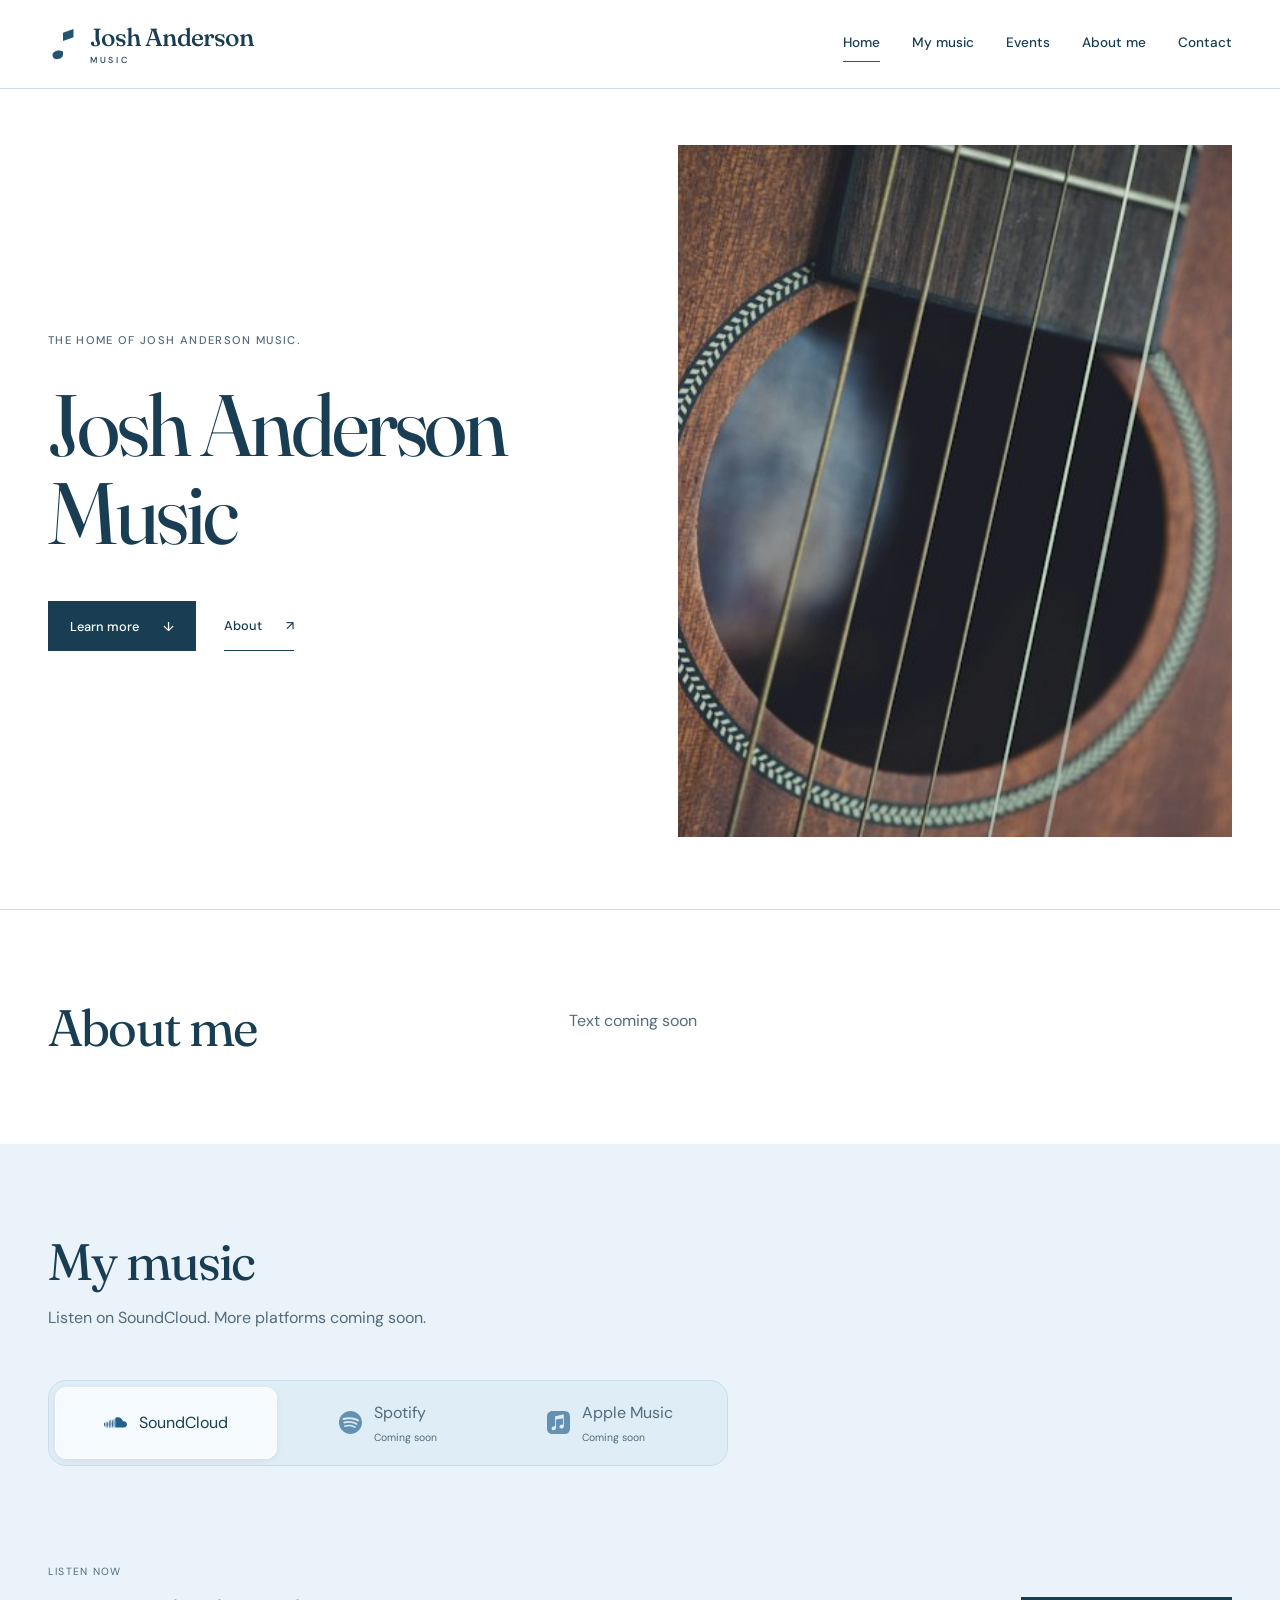
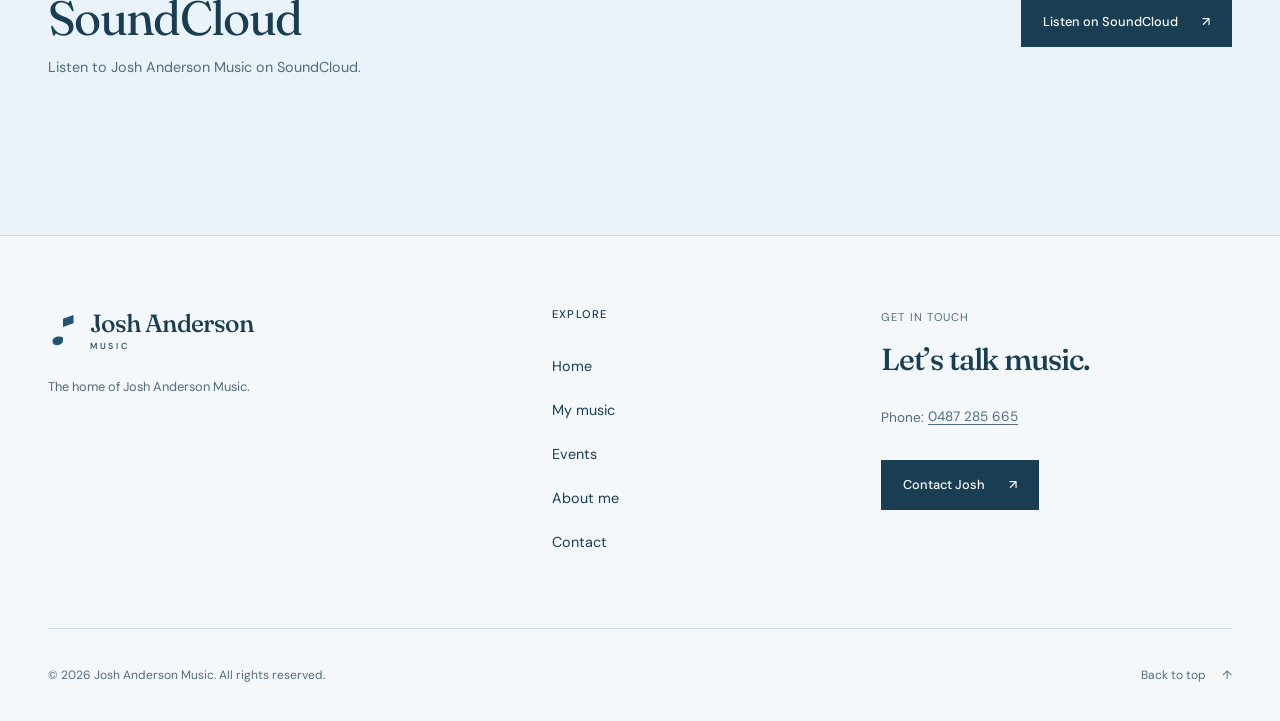
==== commit 5c324bb5: "Serve appropriately sized hero photographs on smaller screens" ====
--- a/index.html
+++ b/index.html
@@ -12,7 +12,7 @@
     <meta property="og:image" content="https://andomatthew1234.github.io/joshandderson/assets/logo.svg">
     <meta name="twitter:card" content="summary">
     <link rel="icon" type="image/svg+xml" href="assets/favicon.svg?v=a0436b246202">
-    <link rel="stylesheet" href="style.css?v=2b304e4ad024">
+    <link rel="stylesheet" href="style.css?v=8f084b24b019">
     <script type="application/ld+json">
 {
     "@context": "https://schema.org",
@@ -28,7 +28,7 @@
 <div id="header-placeholder">
 <header class="site-header">
     <div class="nav-container">
-        <a href="index.html?v=3c3cff77ac01" class="logo brand-lockup" aria-label="Josh Anderson Music home">
+        <a href="index.html?v=27ac5e36992d" class="logo brand-lockup" aria-label="Josh Anderson Music home">
             <svg class="brand-mark" viewBox="0 0 40 56" width="30" height="42" fill="currentColor" aria-hidden="true" focusable="false"><path d="M20 13v29c0 7-14 9-14 1 0-6 9-8 14-5m0-25 14-5v11l-14 5"/></svg>
             <span class="brand-wordmark"><span class="brand-name">Josh Anderson</span><span class="brand-label">Music</span></span>
         </a>
@@ -38,11 +38,11 @@
         </button>
         <nav class="site-nav" id="site-navigation">
             <ul>
-                <li><a href="index.html?v=3c3cff77ac01">Home</a></li>
-                <li><a href="index.html?v=3c3cff77ac01#my-music">My music</a></li>
-                <li><a href="events.html?v=3c3cff77ac01">Events</a></li>
-                <li><a href="team.html?v=3c3cff77ac01">About me</a></li>
-                <li><a class="nav-contact" href="contact.html?v=3c3cff77ac01">Contact</a></li>
+                <li><a href="index.html?v=27ac5e36992d">Home</a></li>
+                <li><a href="index.html?v=27ac5e36992d#my-music">My music</a></li>
+                <li><a href="events.html?v=27ac5e36992d">Events</a></li>
+                <li><a href="team.html?v=27ac5e36992d">About me</a></li>
+                <li><a class="nav-contact" href="contact.html?v=27ac5e36992d">Contact</a></li>
             </ul>
         </nav>
     </div>
@@ -60,7 +60,7 @@
                 </div>
             </div>
             <figure class="hero-media">
-                <img src="assets/hero-guitar.jpg?v=6861c21167fa" width="2000" height="1333" alt="A close-up of an acoustic guitar" fetchpriority="high">
+                <img src="assets/hero-guitar.jpg?v=6861c21167fa" srcset="assets/hero-guitar-720.jpg 720w, assets/hero-guitar-1280.jpg 1280w, assets/hero-guitar.jpg 2000w" sizes="(max-width: 760px) calc(100vw - 40px), (max-width: 1024px) and (orientation: portrait) calc(100vw - 80px), (max-width: 1296px) 45vw, 552px" width="2000" height="1333" decoding="async" alt="A close-up of an acoustic guitar" fetchpriority="high">
             </figure>
         </section>
 
@@ -125,7 +125,7 @@
 <footer class="site-footer brand-footer">
     <div class="footer-container">
         <div class="footer-brand">
-            <a href="index.html?v=3c3cff77ac01" class="footer-logo brand-lockup" aria-label="Josh Anderson Music home">
+            <a href="index.html?v=27ac5e36992d" class="footer-logo brand-lockup" aria-label="Josh Anderson Music home">
                 <svg class="brand-mark" viewBox="0 0 40 56" width="30" height="42" fill="currentColor" aria-hidden="true" focusable="false"><path d="M20 13v29c0 7-14 9-14 1 0-6 9-8 14-5m0-25 14-5v11l-14 5"/></svg>
             <span class="brand-wordmark"><span class="brand-name">Josh Anderson</span><span class="brand-label">Music</span></span>
             </a>
@@ -134,18 +134,18 @@
         <nav class="footer-links-block" aria-label="Footer navigation">
             <h2>Explore</h2>
             <ul class="footer-page-links">
-                <li><a href="index.html?v=3c3cff77ac01">Home</a></li>
-                <li><a href="index.html?v=3c3cff77ac01#my-music">My music</a></li>
-                <li><a href="events.html?v=3c3cff77ac01">Events</a></li>
-                <li><a href="team.html?v=3c3cff77ac01">About me</a></li>
-                <li><a href="contact.html?v=3c3cff77ac01">Contact</a></li>
+                <li><a href="index.html?v=27ac5e36992d">Home</a></li>
+                <li><a href="index.html?v=27ac5e36992d#my-music">My music</a></li>
+                <li><a href="events.html?v=27ac5e36992d">Events</a></li>
+                <li><a href="team.html?v=27ac5e36992d">About me</a></li>
+                <li><a href="contact.html?v=27ac5e36992d">Contact</a></li>
             </ul>
         </nav>
         <div class="footer-feature">
             <p class="footer-eyebrow">Get in touch</p>
             <h2>Let’s talk music.</h2>
             <p><strong>Phone:</strong> <a href="tel:+61487285665">0487 285 665</a></p>
-            <a class="btn btn-primary" href="contact.html?v=3c3cff77ac01">Contact Josh <span aria-hidden="true">↗</span></a>
+            <a class="btn btn-primary" href="contact.html?v=27ac5e36992d">Contact Josh <span aria-hidden="true">↗</span></a>
         </div>
     </div>
     <div class="footer-bottom">
--- a/style.css
+++ b/style.css
@@ -151,7 +151,7 @@
     .nav-toggle { align-items: center; background: none; border: 0; color: var(--ink); cursor: pointer; display: flex; flex: 0 0 auto; font-size: .875rem; gap: .75rem; margin-inline-start: auto; min-height: 48px; }
     .nav-toggle-icon { border-bottom: 1px solid; border-top: 1px solid; height: 7px; position: relative; transition: transform .3s; width: 20px; }
     .nav-toggle[aria-expanded="true"] .nav-toggle-icon { transform: rotate(-45deg); }
-    .site-nav { background: white; border-bottom: 1px solid var(--line); left: 0; max-height: 0; opacity: 0; overflow-x: hidden; overflow-y: auto; overscroll-behavior: contain; padding-inline: var(--left-gutter) var(--right-gutter); position: absolute; right: 0; top: 100%; transform: translateY(-8px); transition: max-height .4s var(--ease), opacity .25s, transform .3s var(--ease), visibility .3s; visibility: hidden; }
+    .site-nav { background: white; border-bottom: 1px solid var(--line); left: 0; max-height: 0; opacity: 0; overflow-x: hidden; overflow-y: auto; overscroll-behavior: contain; padding-inline: var(--left-gutter) var(--right-gutter); position: absolute; right: 0; top: 100%; transform: translateY(-8px); transition: opacity .25s, transform .3s var(--ease), visibility .3s; visibility: hidden; }
     .site-nav.is-open { max-height: calc(100vh - var(--header-height)); max-height: calc(100dvh - var(--header-height)); opacity: 1; transform: none; visibility: visible; }
     .site-nav ul { align-items: stretch; flex-direction: column; gap: 0; padding-block: 1rem; }
     .site-nav a { display: block; font-size: 1rem; min-height: 48px; padding: .7rem 0; }
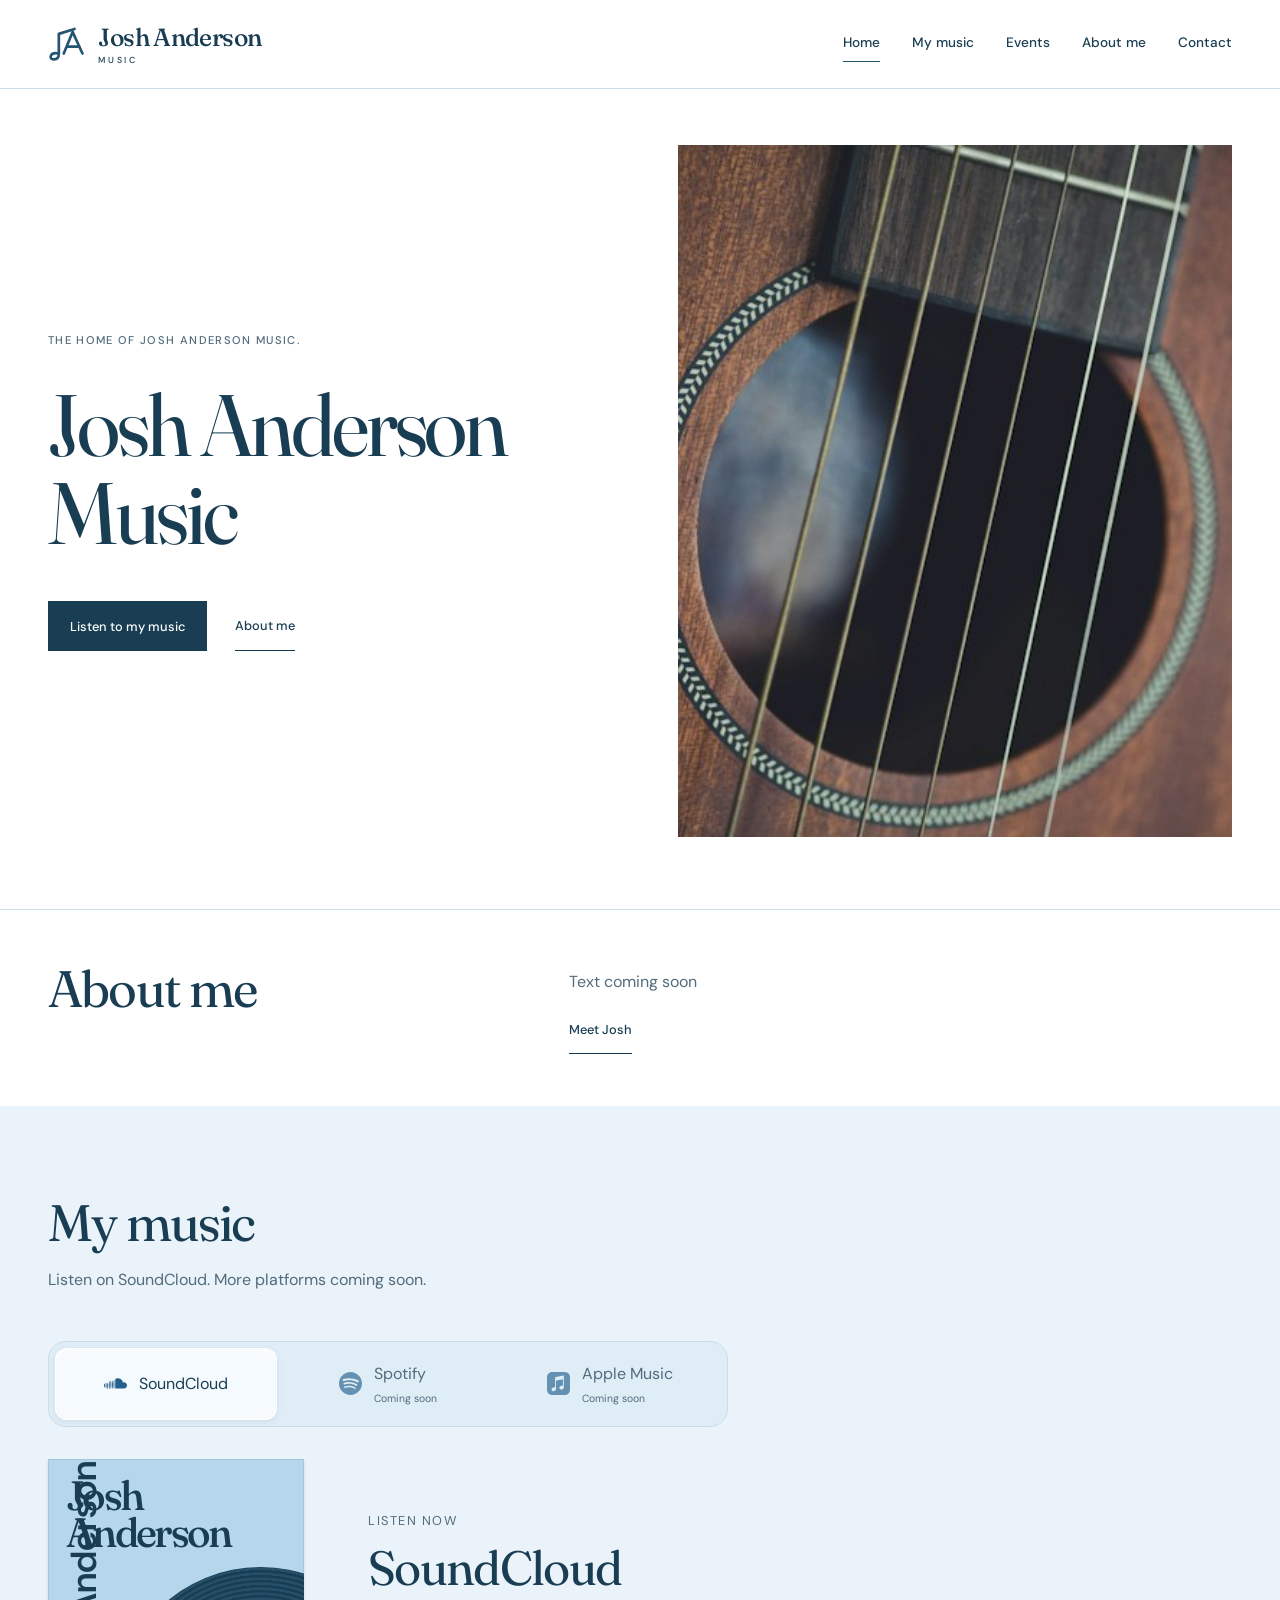
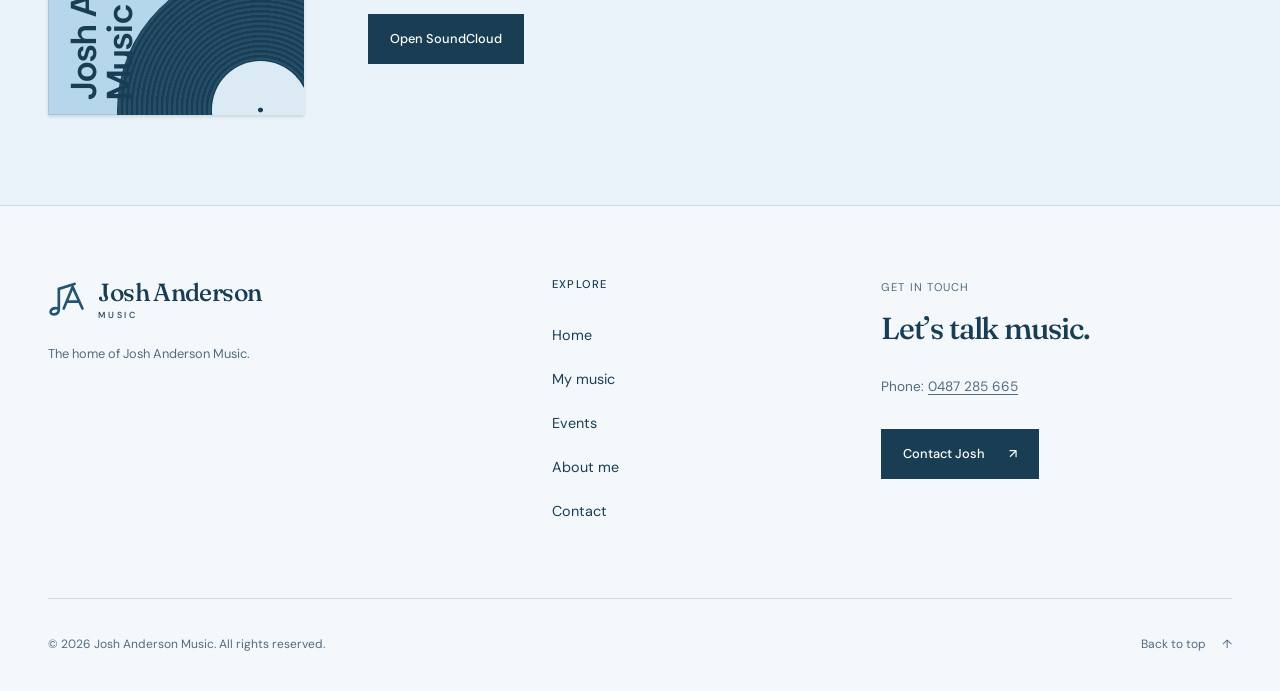
==== commit af2aff48: "Refine Josh Anderson Music branding, listening experience and inner pages" ====
--- a/index.html
+++ b/index.html
@@ -11,8 +11,8 @@
     <meta property="og:description" content="The home of Josh Anderson Music.">
     <meta property="og:image" content="https://andomatthew1234.github.io/joshandderson/assets/logo.svg">
     <meta name="twitter:card" content="summary">
-    <link rel="icon" type="image/svg+xml" href="assets/favicon.svg?v=a0436b246202">
-    <link rel="stylesheet" href="style.css?v=8f084b24b019">
+    <link rel="icon" type="image/svg+xml" href="assets/favicon.svg?v=ac21c15963e9">
+    <link rel="stylesheet" href="style.css?v=aa3dafeb550e">
     <script type="application/ld+json">
 {
     "@context": "https://schema.org",
@@ -28,8 +28,11 @@
 <div id="header-placeholder">
 <header class="site-header">
     <div class="nav-container">
-        <a href="index.html?v=27ac5e36992d" class="logo brand-lockup" aria-label="Josh Anderson Music home">
-            <svg class="brand-mark" viewBox="0 0 40 56" width="30" height="42" fill="currentColor" aria-hidden="true" focusable="false"><path d="M20 13v29c0 7-14 9-14 1 0-6 9-8 14-5m0-25 14-5v11l-14 5"/></svg>
+        <a href="index.html?v=75adb40b1743" class="logo brand-lockup" aria-label="Josh Anderson Music home">
+            <svg class="brand-mark" viewBox="-2 1 39 39" width="38" height="38" aria-hidden="true" focusable="false">
+                <path d="M9 10v20c0 4-2 6-5 6s-4-2-3-4 4-3 8-2M9 10l16-5" fill="none" stroke="currentColor" stroke-width="2.7" stroke-linecap="round" stroke-linejoin="round"/>
+                <path d="m14 30 9-22 10 22m-15-7h12" fill="none" stroke="currentColor" stroke-width="2.7" stroke-linejoin="round" stroke-linecap="round"/>
+            </svg>
             <span class="brand-wordmark"><span class="brand-name">Josh Anderson</span><span class="brand-label">Music</span></span>
         </a>
         <button class="nav-toggle" type="button" aria-expanded="false" aria-controls="site-navigation">
@@ -38,11 +41,11 @@
         </button>
         <nav class="site-nav" id="site-navigation">
             <ul>
-                <li><a href="index.html?v=27ac5e36992d">Home</a></li>
-                <li><a href="index.html?v=27ac5e36992d#my-music">My music</a></li>
-                <li><a href="events.html?v=27ac5e36992d">Events</a></li>
-                <li><a href="team.html?v=27ac5e36992d">About me</a></li>
-                <li><a class="nav-contact" href="contact.html?v=27ac5e36992d">Contact</a></li>
+                <li><a href="index.html?v=75adb40b1743">Home</a></li>
+                <li><a href="index.html?v=75adb40b1743#my-music">My music</a></li>
+                <li><a href="events.html?v=75adb40b1743">Events</a></li>
+                <li><a href="team.html?v=75adb40b1743">About me</a></li>
+                <li><a class="nav-contact" href="contact.html?v=75adb40b1743">Contact</a></li>
             </ul>
         </nav>
     </div>
@@ -55,8 +58,8 @@
                 <p class="hero-kicker">The home of Josh Anderson Music.</p>
                 <h1>Josh Anderson Music</h1>
                 <div class="hero-buttons">
-                    <a href="#about" class="btn btn-primary">Learn more <span aria-hidden="true">↓</span></a>
-                    <a href="#about" class="btn btn-secondary">About <span aria-hidden="true">↗</span></a>
+                    <a href="#my-music" class="btn btn-primary">Listen to my music</a>
+                    <a href="#about" class="btn btn-secondary">About me</a>
                 </div>
             </div>
             <figure class="hero-media">
@@ -68,7 +71,8 @@
             <div class="container">
                 <div class="intro-text">
                     <h2 id="about-heading">About me</h2>
-                    <p>Text coming soon</p>
+                    <div><p>Text coming soon</p>
+                        <a class="btn btn-secondary" href="team.html?v=75adb40b1743">Meet Josh</a></div>
                 </div>
             </div>
         </section>
@@ -91,26 +95,32 @@
                             <span>Apple Music<small>Coming soon</small></span>
                         </button>
                     </div>
-                    <div class="music-panel-stage">
-                        <div class="music-panels">
-                            <div class="music-panel" id="panel-soundcloud" role="tabpanel" aria-labelledby="tab-soundcloud" tabindex="0">
-                                <div class="music-panel-copy">
-                                    <p class="music-status">Listen now</p>
-                                    <h3>SoundCloud</h3>
-                                    <p>Listen to Josh Anderson Music on SoundCloud.</p>
+                    <div class="music-feature">
+                        <div class="record-sleeve" aria-hidden="true">
+                            <span class="sleeve-name">Josh<br>Anderson</span>
+                            <span class="sleeve-disc"></span>
+                            <span class="sleeve-imprint">Josh Anderson Music</span>
+                        </div>
+                        <div class="music-panel-stage">
+                            <div class="music-panels">
+                                <div class="music-panel" id="panel-soundcloud" role="tabpanel" aria-labelledby="tab-soundcloud" tabindex="0">
+                                    <div class="music-panel-copy">
+                                        <p class="music-status">Listen now</p>
+                                        <h3>SoundCloud</h3>
+                                    </div>
+                                    <a class="btn btn-primary" href="https://soundcloud.com/user-360699892" target="_blank" rel="noopener noreferrer" aria-label="Open SoundCloud (opens in a new tab)">Open SoundCloud</a>
                                 </div>
-                                <a class="btn btn-primary" href="https://soundcloud.com/user-360699892" target="_blank" rel="noopener noreferrer" aria-label="Listen on SoundCloud (opens in a new tab)">Listen on SoundCloud <span aria-hidden="true">↗</span></a>
-                            </div>
-                            <div class="music-panel" id="panel-spotify" role="tabpanel" aria-labelledby="tab-spotify" tabindex="0">
-                                <div class="music-panel-copy">
-                                    <p class="music-status">Coming soon</p>
-                                    <h3>Spotify</h3>
+                                <div class="music-panel" id="panel-spotify" role="tabpanel" aria-labelledby="tab-spotify" tabindex="0">
+                                    <div class="music-panel-copy">
+                                        <p class="music-status">Coming soon</p>
+                                        <h3>Spotify</h3>
+                                    </div>
                                 </div>
-                            </div>
-                            <div class="music-panel" id="panel-applemusic" role="tabpanel" aria-labelledby="tab-applemusic" tabindex="0">
-                                <div class="music-panel-copy">
-                                    <p class="music-status">Coming soon</p>
-                                    <h3>Apple Music</h3>
+                                <div class="music-panel" id="panel-applemusic" role="tabpanel" aria-labelledby="tab-applemusic" tabindex="0">
+                                    <div class="music-panel-copy">
+                                        <p class="music-status">Coming soon</p>
+                                        <h3>Apple Music</h3>
+                                    </div>
                                 </div>
                             </div>
                         </div>
@@ -125,8 +135,11 @@
 <footer class="site-footer brand-footer">
     <div class="footer-container">
         <div class="footer-brand">
-            <a href="index.html?v=27ac5e36992d" class="footer-logo brand-lockup" aria-label="Josh Anderson Music home">
-                <svg class="brand-mark" viewBox="0 0 40 56" width="30" height="42" fill="currentColor" aria-hidden="true" focusable="false"><path d="M20 13v29c0 7-14 9-14 1 0-6 9-8 14-5m0-25 14-5v11l-14 5"/></svg>
+            <a href="index.html?v=75adb40b1743" class="footer-logo brand-lockup" aria-label="Josh Anderson Music home">
+                <svg class="brand-mark" viewBox="-2 1 39 39" width="38" height="38" aria-hidden="true" focusable="false">
+                <path d="M9 10v20c0 4-2 6-5 6s-4-2-3-4 4-3 8-2M9 10l16-5" fill="none" stroke="currentColor" stroke-width="2.7" stroke-linecap="round" stroke-linejoin="round"/>
+                <path d="m14 30 9-22 10 22m-15-7h12" fill="none" stroke="currentColor" stroke-width="2.7" stroke-linejoin="round" stroke-linecap="round"/>
+            </svg>
             <span class="brand-wordmark"><span class="brand-name">Josh Anderson</span><span class="brand-label">Music</span></span>
             </a>
             <p>The home of Josh Anderson Music.</p>
@@ -134,18 +147,18 @@
         <nav class="footer-links-block" aria-label="Footer navigation">
             <h2>Explore</h2>
             <ul class="footer-page-links">
-                <li><a href="index.html?v=27ac5e36992d">Home</a></li>
-                <li><a href="index.html?v=27ac5e36992d#my-music">My music</a></li>
-                <li><a href="events.html?v=27ac5e36992d">Events</a></li>
-                <li><a href="team.html?v=27ac5e36992d">About me</a></li>
-                <li><a href="contact.html?v=27ac5e36992d">Contact</a></li>
+                <li><a href="index.html?v=75adb40b1743">Home</a></li>
+                <li><a href="index.html?v=75adb40b1743#my-music">My music</a></li>
+                <li><a href="events.html?v=75adb40b1743">Events</a></li>
+                <li><a href="team.html?v=75adb40b1743">About me</a></li>
+                <li><a href="contact.html?v=75adb40b1743">Contact</a></li>
             </ul>
         </nav>
         <div class="footer-feature">
             <p class="footer-eyebrow">Get in touch</p>
             <h2>Let’s talk music.</h2>
             <p><strong>Phone:</strong> <a href="tel:+61487285665">0487 285 665</a></p>
-            <a class="btn btn-primary" href="contact.html?v=27ac5e36992d">Contact Josh <span aria-hidden="true">↗</span></a>
+            <a class="btn btn-primary" href="contact.html?v=75adb40b1743">Contact Josh <span aria-hidden="true">↗</span></a>
         </div>
     </div>
     <div class="footer-bottom">
@@ -156,6 +169,6 @@
 </div>
 <!-- shared-footer:end -->
 
-    <script src="main.js?v=37aa8dc229ea"></script>
+    <script src="main.js?v=829282d60b24"></script>
 </body>
 </html>
--- a/style.css
+++ b/style.css
@@ -134,11 +134,11 @@
 .footer-bottom a:hover { text-decoration: underline; }
 
 /* Motion has an entrance, a response and a stopping point. */
-body.is-loaded .hero-overlay > * { animation: page-enter .8s var(--ease) both; }
+body.is-loaded .hero-overlay > * { animation: page-enter .5s var(--ease) both; }
 body.is-loaded .hero-overlay h1 { animation-delay: .08s; }
 body.is-loaded .hero-buttons { animation-delay: .16s; }
-body.is-loaded .hero-media img { animation: image-enter 1.3s var(--ease) both; }
-.reveal-ready { opacity: 0; transform: translateY(18px); transition: opacity .7s var(--ease), transform .7s var(--ease); }
+body.is-loaded .hero-media img { animation: image-enter .65s var(--ease) both; }
+.reveal-ready { opacity: 0; transform: translateY(8px); transition: opacity .38s var(--ease), transform .38s var(--ease); }
 .reveal-ready.is-visible { opacity: 1; transform: none; }
 .footer-container > :nth-child(2) { transition-delay: .07s; }
 .footer-container > :nth-child(3) { transition-delay: .14s; }
@@ -198,8 +198,8 @@
 }
 
 /* Page navigation leaves the masthead visible throughout the transition. */
-main, #footer-placeholder { transition: opacity .16s ease, transform .16s ease; }
-body.is-loaded main { animation: document-enter .38s var(--ease) both; }
+main, #footer-placeholder { transition: opacity .12s ease, transform .12s ease; }
+body.is-loaded main { animation: document-enter .26s var(--ease) both; }
 body.is-leaving main { animation: none; }
 body.is-leaving main, body.is-leaving #footer-placeholder { opacity: 0; transform: translateY(-6px); }
 @keyframes document-enter { from { opacity: 0; transform: translateY(8px); } to { opacity: 1; transform: none; } }
@@ -255,3 +255,36 @@
     .btn:hover span { transform: none; }
     .music-tab-indicator { -webkit-backdrop-filter: blur(8px); backdrop-filter: blur(8px); }
 }
+
+/* The monogram keeps its square proportions beside the two-line signature. */
+.brand-mark { flex: none; width: clamp(1.9rem, 3vw, 2.45rem); height: auto; }
+.hero-buttons .btn, .profile-links .btn { justify-content: center; }
+.intro-text .btn { margin-top: .6rem; }
+.intro-section { padding-block: clamp(2.25rem, 4vw, 4rem); }
+
+.music-feature { display: grid; align-items: center; gap: clamp(1.5rem, 5vw, 4rem); grid-template-columns: clamp(10rem, 24vw, 16rem) minmax(0, 1fr); margin-top: 2rem; }
+.record-sleeve { position: relative; isolation: isolate; overflow: hidden; width: 100%; aspect-ratio: 1; background: #b6d7eb; color: var(--ink); box-shadow: 0 2px 3px #193e5426, inset 0 0 0 1px #193e541a; container-type: inline-size; }
+.sleeve-name { position: absolute; top: 7%; left: 7%; z-index: 1; font: 500 16cqi/.9 var(--heading-font); letter-spacing: -.065em; }
+.sleeve-disc { position: absolute; width: 112%; aspect-ratio: 1; left: 27%; top: 42%; border-radius: 50%; background: repeating-radial-gradient(circle, #254e68 0 2px, #193e54 3px 5px); }
+.sleeve-disc::after { content: ''; position: absolute; inset: 33%; border-radius: 50%; background: radial-gradient(circle, var(--ink) 0 3%, #dceaf3 4% 100%); }
+.sleeve-imprint { position: absolute; left: 7%; bottom: 6%; writing-mode: vertical-rl; transform: rotate(180deg); font: 600 max(.65rem, 4cqi)/1 var(--body-font); }
+.music-feature .music-panel { min-height: 0; align-content: center; justify-items: start; grid-template-columns: minmax(0, 1fr); gap: 1.25rem; padding-block: 1rem; }
+.music-feature .music-panel > .btn { grid-area: auto; }
+.music-status { font-size: .8rem; }
+.profile-section { padding-block: clamp(2rem, 6vw, 5rem); grid-template-columns: minmax(0, 19rem) minmax(0, 1fr); gap: clamp(1.5rem, 5vw, 4.5rem); }
+.team-info h1 { font-size: clamp(2.8rem, 7vw, 6rem); }
+.team-info .page-kicker { margin-bottom: .75rem; }
+.profile-links { display: flex; align-items: center; gap: .75rem 1.5rem; flex-wrap: wrap; margin-top: 1.75rem; }
+.event-ticket { display: grid; grid-template-columns: minmax(0, 1fr) minmax(4rem, 22%); background: var(--sky); border: 1px solid var(--line); }
+.ticket-body { padding: clamp(1.25rem, 4vw, 3rem); }
+.ticket-body p { max-width: 47ch; margin: 1rem 0; }
+.ticket-stub { display: grid; place-items: center; overflow: hidden; border-left: 2px dashed #a8c7d9; }
+.staff-lines { width: 100%; height: 2.6rem; background: repeating-linear-gradient(to bottom, #789eb6 0 1px, transparent 1px 25%); border-bottom: 1px solid #789eb6; transform: skewY(-12deg); }
+
+@media (max-width: 600px) {
+    .music-feature { grid-template-columns: minmax(0, 1fr); gap: .75rem; }
+    .record-sleeve { width: min(100%, 11rem); }
+    .profile-section { grid-template-columns: minmax(0, 1fr); }
+    .profile-section .team-img-wrapper { max-width: 18rem; margin-inline: 0; }
+    .profile-section .team-info { max-width: none; }
+}
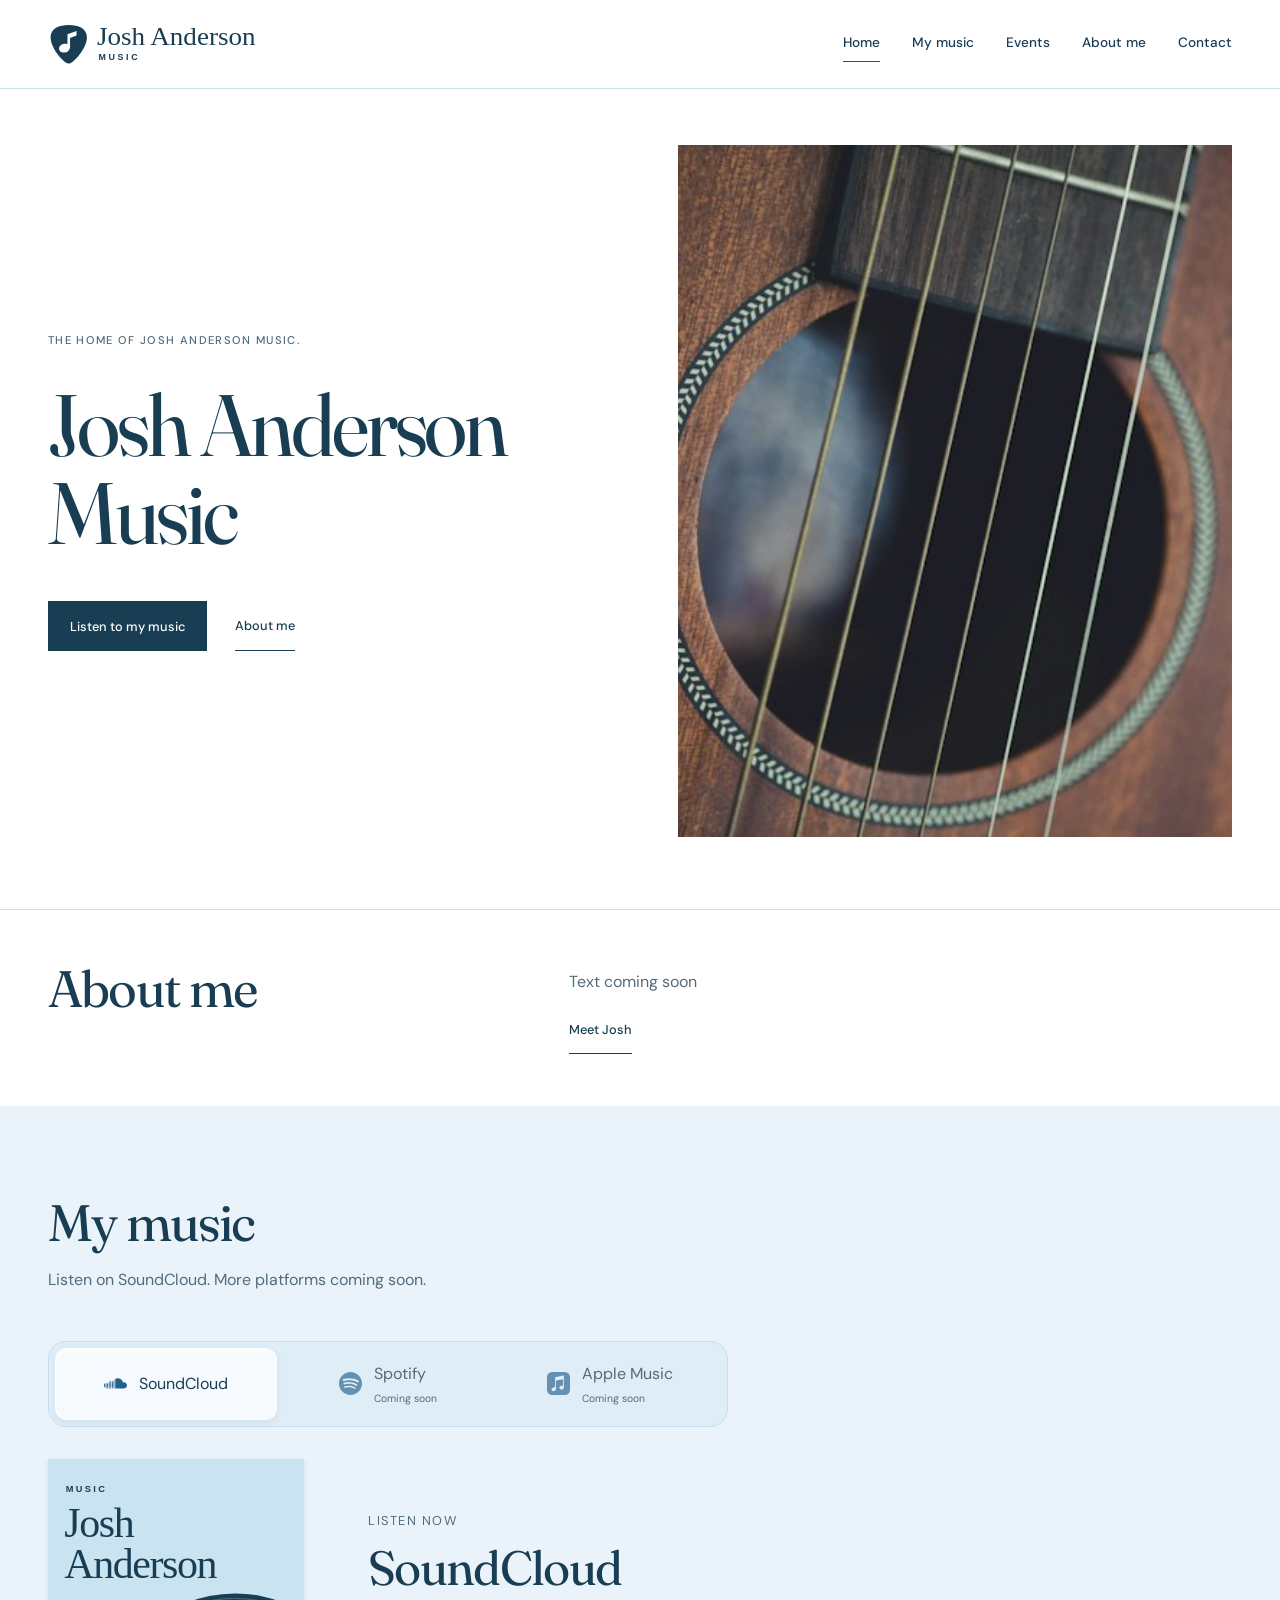
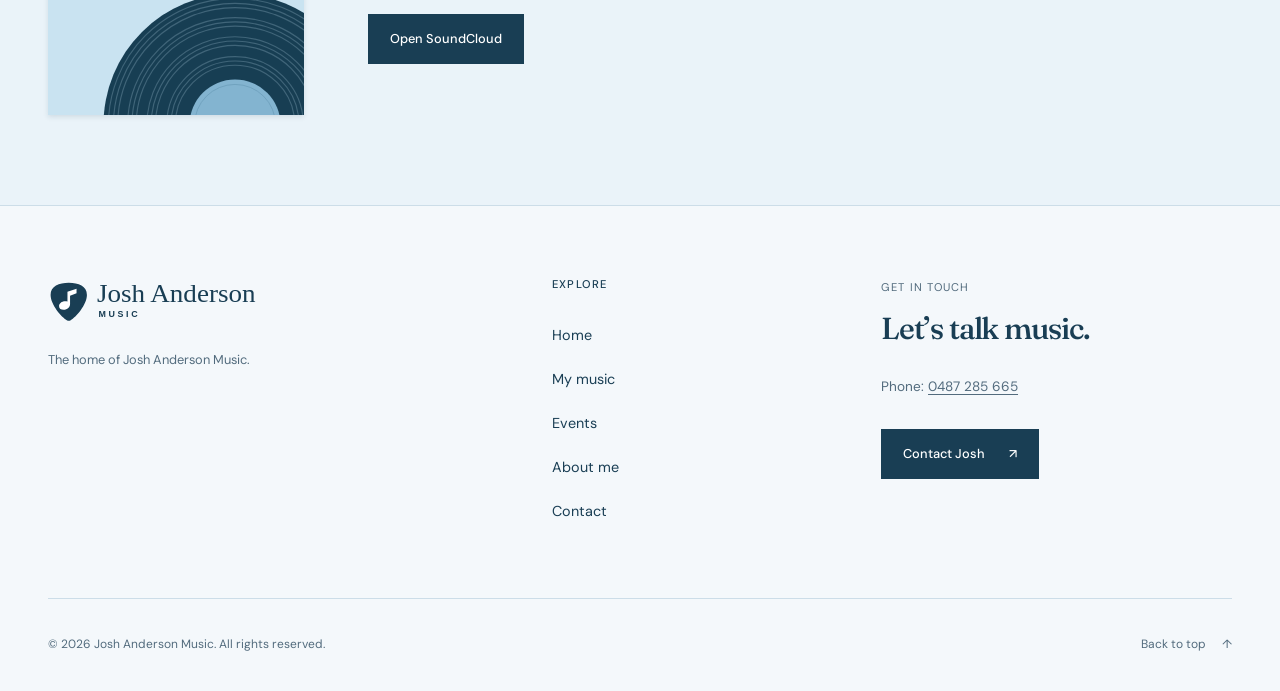
==== commit cee75e0e: "Unify site logos and fix overlapping record sleeve lettering" ====
--- a/index.html
+++ b/index.html
@@ -11,8 +11,8 @@
     <meta property="og:description" content="The home of Josh Anderson Music.">
     <meta property="og:image" content="https://andomatthew1234.github.io/joshandderson/assets/logo.svg">
     <meta name="twitter:card" content="summary">
-    <link rel="icon" type="image/svg+xml" href="assets/favicon.svg?v=ac21c15963e9">
-    <link rel="stylesheet" href="style.css?v=aa3dafeb550e">
+    <link rel="icon" type="image/svg+xml" href="assets/favicon.svg?v=e3a2fa6177e5">
+    <link rel="stylesheet" href="style.css?v=d74d5ab9989c">
     <script type="application/ld+json">
 {
     "@context": "https://schema.org",
@@ -28,12 +28,8 @@
 <div id="header-placeholder">
 <header class="site-header">
     <div class="nav-container">
-        <a href="index.html?v=75adb40b1743" class="logo brand-lockup" aria-label="Josh Anderson Music home">
-            <svg class="brand-mark" viewBox="-2 1 39 39" width="38" height="38" aria-hidden="true" focusable="false">
-                <path d="M9 10v20c0 4-2 6-5 6s-4-2-3-4 4-3 8-2M9 10l16-5" fill="none" stroke="currentColor" stroke-width="2.7" stroke-linecap="round" stroke-linejoin="round"/>
-                <path d="m14 30 9-22 10 22m-15-7h12" fill="none" stroke="currentColor" stroke-width="2.7" stroke-linejoin="round" stroke-linecap="round"/>
-            </svg>
-            <span class="brand-wordmark"><span class="brand-name">Josh Anderson</span><span class="brand-label">Music</span></span>
+        <a href="index.html?v=ec342a8dfdda" class="logo brand-lockup" aria-label="Josh Anderson Music home">
+            <img class="brand-logo" src="assets/logo.svg?v=ef6bcee6747e" width="286" height="64" alt="">
         </a>
         <button class="nav-toggle" type="button" aria-expanded="false" aria-controls="site-navigation">
             <span class="nav-toggle-label">Menu</span>
@@ -41,11 +37,11 @@
         </button>
         <nav class="site-nav" id="site-navigation">
             <ul>
-                <li><a href="index.html?v=75adb40b1743">Home</a></li>
-                <li><a href="index.html?v=75adb40b1743#my-music">My music</a></li>
-                <li><a href="events.html?v=75adb40b1743">Events</a></li>
-                <li><a href="team.html?v=75adb40b1743">About me</a></li>
-                <li><a class="nav-contact" href="contact.html?v=75adb40b1743">Contact</a></li>
+                <li><a href="index.html?v=ec342a8dfdda">Home</a></li>
+                <li><a href="index.html?v=ec342a8dfdda#my-music">My music</a></li>
+                <li><a href="events.html?v=ec342a8dfdda">Events</a></li>
+                <li><a href="team.html?v=ec342a8dfdda">About me</a></li>
+                <li><a class="nav-contact" href="contact.html?v=ec342a8dfdda">Contact</a></li>
             </ul>
         </nav>
     </div>
@@ -72,7 +68,7 @@
                 <div class="intro-text">
                     <h2 id="about-heading">About me</h2>
                     <div><p>Text coming soon</p>
-                        <a class="btn btn-secondary" href="team.html?v=75adb40b1743">Meet Josh</a></div>
+                        <a class="btn btn-secondary" href="team.html?v=ec342a8dfdda">Meet Josh</a></div>
                 </div>
             </div>
         </section>
@@ -96,11 +92,7 @@
                         </button>
                     </div>
                     <div class="music-feature">
-                        <div class="record-sleeve" aria-hidden="true">
-                            <span class="sleeve-name">Josh<br>Anderson</span>
-                            <span class="sleeve-disc"></span>
-                            <span class="sleeve-imprint">Josh Anderson Music</span>
-                        </div>
+                        <img class="record-sleeve" src="assets/record-sleeve.svg?v=1e45b81daf83" width="360" height="360" alt="">
                         <div class="music-panel-stage">
                             <div class="music-panels">
                                 <div class="music-panel" id="panel-soundcloud" role="tabpanel" aria-labelledby="tab-soundcloud" tabindex="0">
@@ -135,30 +127,26 @@
 <footer class="site-footer brand-footer">
     <div class="footer-container">
         <div class="footer-brand">
-            <a href="index.html?v=75adb40b1743" class="footer-logo brand-lockup" aria-label="Josh Anderson Music home">
-                <svg class="brand-mark" viewBox="-2 1 39 39" width="38" height="38" aria-hidden="true" focusable="false">
-                <path d="M9 10v20c0 4-2 6-5 6s-4-2-3-4 4-3 8-2M9 10l16-5" fill="none" stroke="currentColor" stroke-width="2.7" stroke-linecap="round" stroke-linejoin="round"/>
-                <path d="m14 30 9-22 10 22m-15-7h12" fill="none" stroke="currentColor" stroke-width="2.7" stroke-linejoin="round" stroke-linecap="round"/>
-            </svg>
-            <span class="brand-wordmark"><span class="brand-name">Josh Anderson</span><span class="brand-label">Music</span></span>
+            <a href="index.html?v=ec342a8dfdda" class="footer-logo brand-lockup" aria-label="Josh Anderson Music home">
+                <img class="brand-logo" src="assets/logo.svg?v=ef6bcee6747e" width="286" height="64" alt="">
             </a>
             <p>The home of Josh Anderson Music.</p>
         </div>
         <nav class="footer-links-block" aria-label="Footer navigation">
             <h2>Explore</h2>
             <ul class="footer-page-links">
-                <li><a href="index.html?v=75adb40b1743">Home</a></li>
-                <li><a href="index.html?v=75adb40b1743#my-music">My music</a></li>
-                <li><a href="events.html?v=75adb40b1743">Events</a></li>
-                <li><a href="team.html?v=75adb40b1743">About me</a></li>
-                <li><a href="contact.html?v=75adb40b1743">Contact</a></li>
+                <li><a href="index.html?v=ec342a8dfdda">Home</a></li>
+                <li><a href="index.html?v=ec342a8dfdda#my-music">My music</a></li>
+                <li><a href="events.html?v=ec342a8dfdda">Events</a></li>
+                <li><a href="team.html?v=ec342a8dfdda">About me</a></li>
+                <li><a href="contact.html?v=ec342a8dfdda">Contact</a></li>
             </ul>
         </nav>
         <div class="footer-feature">
             <p class="footer-eyebrow">Get in touch</p>
             <h2>Let’s talk music.</h2>
             <p><strong>Phone:</strong> <a href="tel:+61487285665">0487 285 665</a></p>
-            <a class="btn btn-primary" href="contact.html?v=75adb40b1743">Contact Josh <span aria-hidden="true">↗</span></a>
+            <a class="btn btn-primary" href="contact.html?v=ec342a8dfdda">Contact Josh <span aria-hidden="true">↗</span></a>
         </div>
     </div>
     <div class="footer-bottom">
--- a/style.css
+++ b/style.css
@@ -42,13 +42,11 @@
 
 /* A quiet masthead, with a proper mobile navigation. */
 #header-placeholder { min-height: var(--header-height); position: sticky; top: 0; z-index: 100; }
-.site-header { background: rgba(255,255,255,.97); border-bottom: 1px solid var(--line); }
+.site-header { background: var(--white); border-bottom: 1px solid var(--line); }
 .nav-container { align-items: center; display: flex; flex-wrap: wrap; gap: 1rem 2rem; justify-content: space-between; margin: auto; max-width: 1296px; min-height: 88px; padding: calc(16px + env(safe-area-inset-top, 0px)) var(--right-gutter) 16px var(--left-gutter); position: relative; }
-.brand-lockup { align-items: center; color: var(--ink); display: inline-flex; flex: 0 0 auto; gap: 12px; max-width: 100%; min-height: 44px; text-decoration: none; width: max-content; }
-.brand-mark { color: var(--blue); display: block; flex: 0 0 30px; height: 42px; width: 30px; }
-.brand-wordmark { display: grid; gap: 6px; }
-.brand-name { font: 500 1.55rem/1.05 var(--heading-font); letter-spacing: -.025em; white-space: nowrap; }
-.brand-label { font: 500 .55rem/1 var(--body-font); letter-spacing: .3em; text-transform: uppercase; }
+.brand-lockup { display: inline-flex; align-items: center; min-height: 44px; max-width: 100%; }
+.brand-logo { width: clamp(9rem, 32vw, 13.25rem); height: auto; }
+
 .logo { min-width: 0; }
 .site-nav ul { align-items: center; display: flex; gap: 2rem; list-style: none; }
 .site-nav a { display: inline-block; font-size: .85rem; font-weight: 500; min-height: 44px; padding: .6rem 0; position: relative; text-decoration: none; white-space: nowrap; }
@@ -166,11 +164,7 @@
 }
 @media (max-width: 600px) {
     .nav-container { gap: 12px 16px; }
-    .brand-lockup { gap: 10px; }
-    .brand-mark { flex-basis: 25px; height: 35px; width: 25px; }
-    .brand-name { font-size: clamp(.95rem, 4.5vw + .1rem, 1.35rem); }
-    .brand-wordmark { gap: 5px; }
-    .brand-label { font-size: .5rem; }
+
     .hero { grid-template-columns: minmax(0, 1fr); }
     .hero h1 { font-size: clamp(2.75rem, 12.4vw, 4.8rem); max-width: 12ch; }
     .hero-media { aspect-ratio: 5 / 4; }
@@ -256,18 +250,13 @@
     .music-tab-indicator { -webkit-backdrop-filter: blur(8px); backdrop-filter: blur(8px); }
 }
 
-/* The monogram keeps its square proportions beside the two-line signature. */
-.brand-mark { flex: none; width: clamp(1.9rem, 3vw, 2.45rem); height: auto; }
 .hero-buttons .btn, .profile-links .btn { justify-content: center; }
 .intro-text .btn { margin-top: .6rem; }
 .intro-section { padding-block: clamp(2.25rem, 4vw, 4rem); }
 
 .music-feature { display: grid; align-items: center; gap: clamp(1.5rem, 5vw, 4rem); grid-template-columns: clamp(10rem, 24vw, 16rem) minmax(0, 1fr); margin-top: 2rem; }
-.record-sleeve { position: relative; isolation: isolate; overflow: hidden; width: 100%; aspect-ratio: 1; background: #b6d7eb; color: var(--ink); box-shadow: 0 2px 3px #193e5426, inset 0 0 0 1px #193e541a; container-type: inline-size; }
-.sleeve-name { position: absolute; top: 7%; left: 7%; z-index: 1; font: 500 16cqi/.9 var(--heading-font); letter-spacing: -.065em; }
-.sleeve-disc { position: absolute; width: 112%; aspect-ratio: 1; left: 27%; top: 42%; border-radius: 50%; background: repeating-radial-gradient(circle, #254e68 0 2px, #193e54 3px 5px); }
-.sleeve-disc::after { content: ''; position: absolute; inset: 33%; border-radius: 50%; background: radial-gradient(circle, var(--ink) 0 3%, #dceaf3 4% 100%); }
-.sleeve-imprint { position: absolute; left: 7%; bottom: 6%; writing-mode: vertical-rl; transform: rotate(180deg); font: 600 max(.65rem, 4cqi)/1 var(--body-font); }
+.record-sleeve { width: 100%; height: auto; box-shadow: 0 2px 5px #193e5420; }
+
 .music-feature .music-panel { min-height: 0; align-content: center; justify-items: start; grid-template-columns: minmax(0, 1fr); gap: 1.25rem; padding-block: 1rem; }
 .music-feature .music-panel > .btn { grid-area: auto; }
 .music-status { font-size: .8rem; }
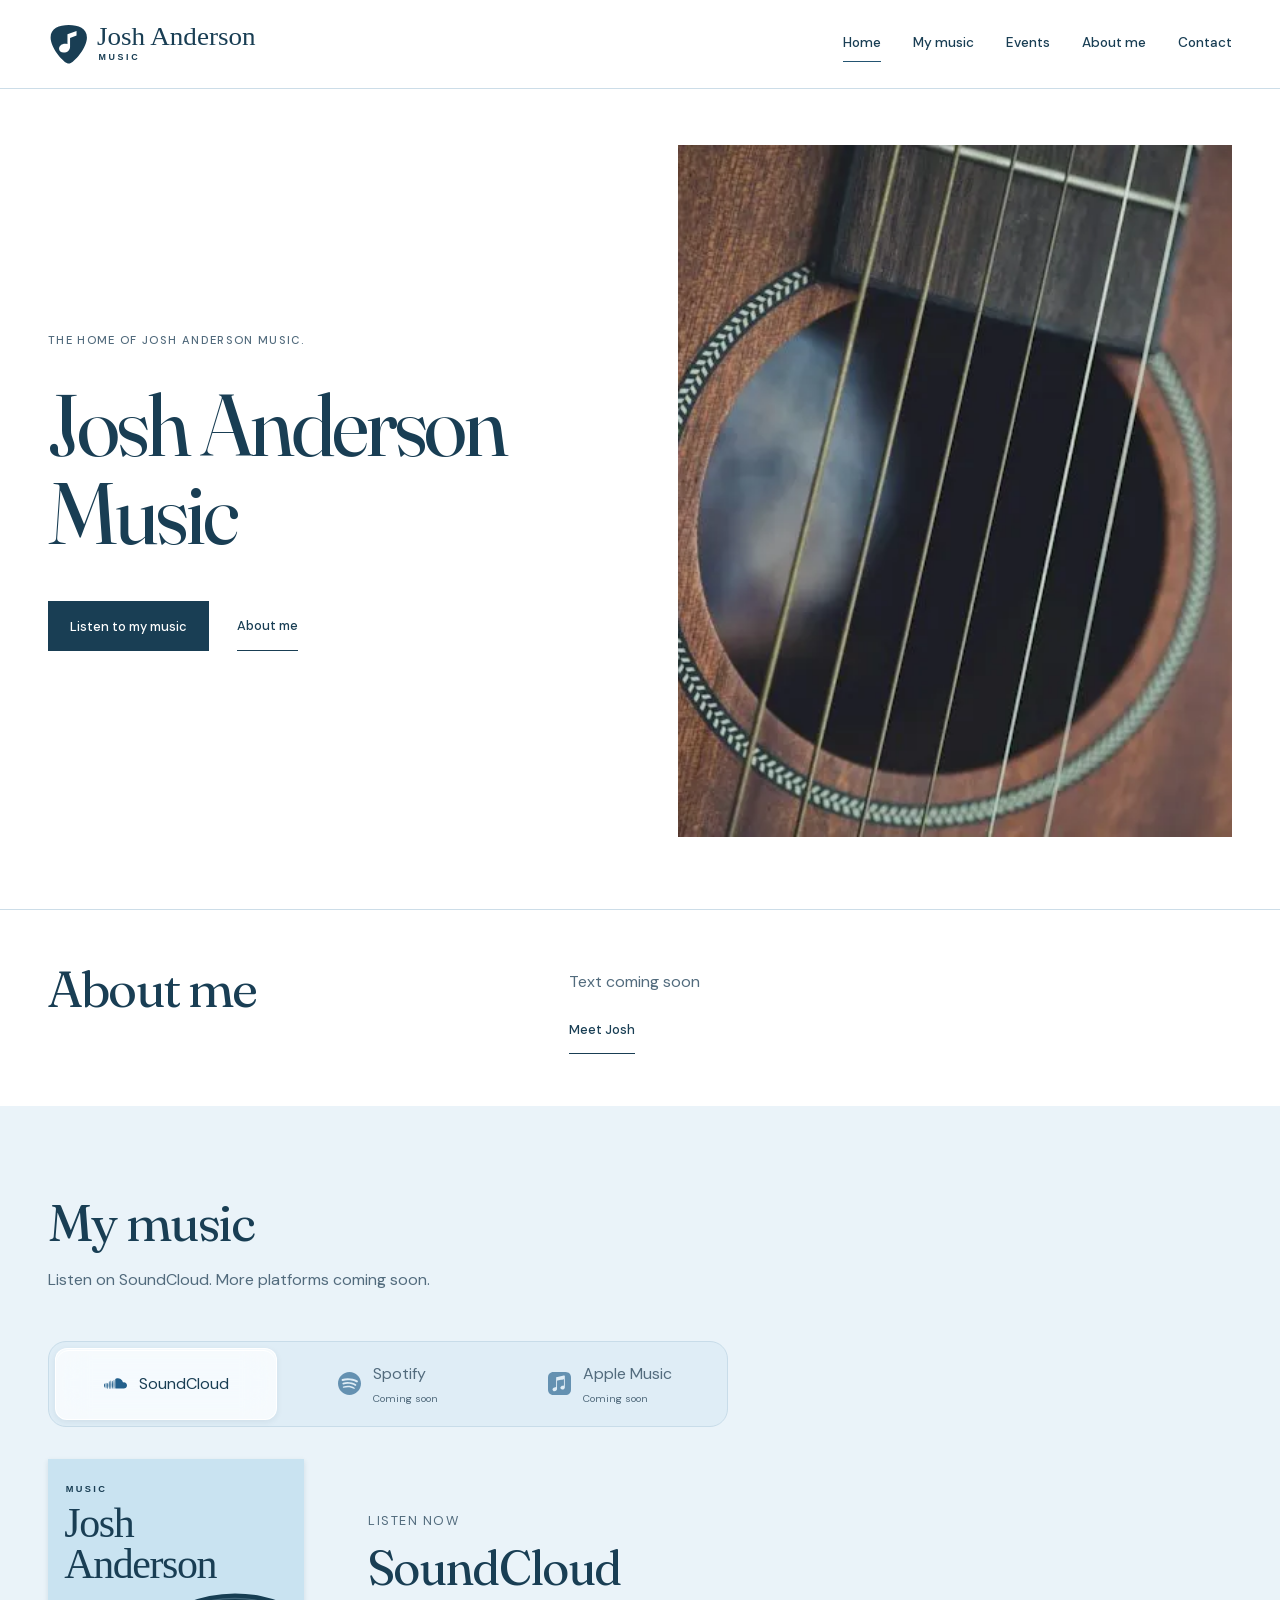
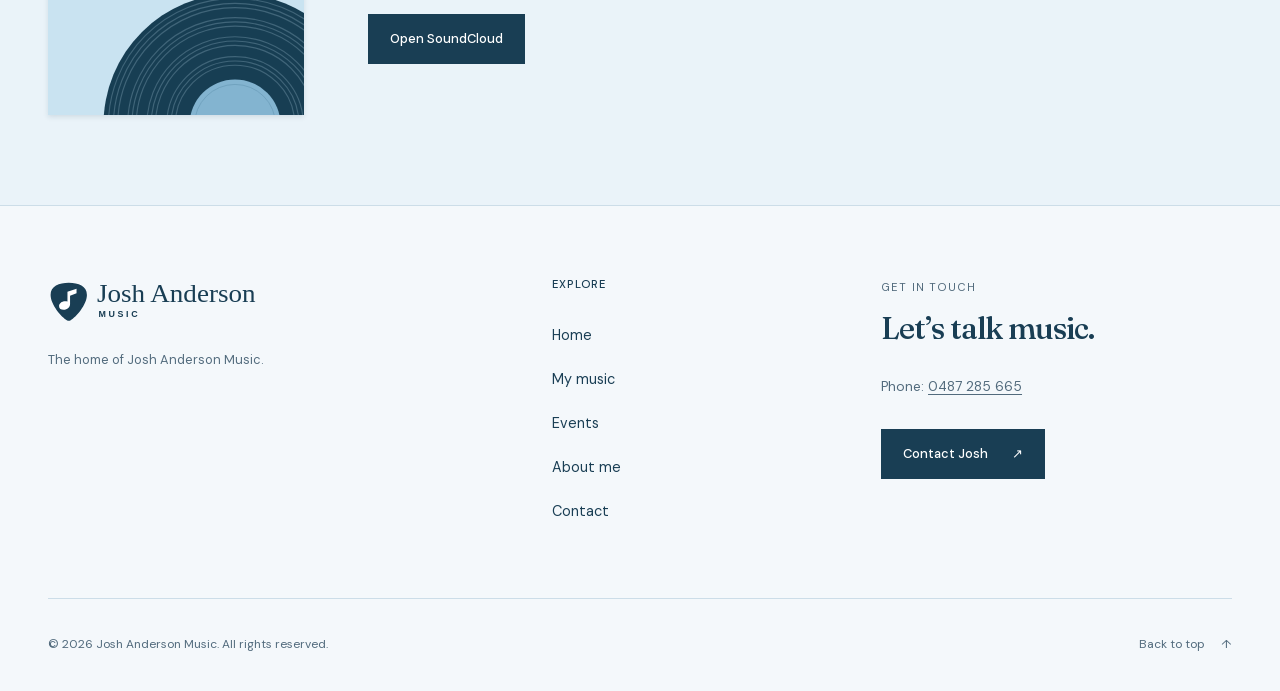
==== commit cd61e6fe: "Speed up mobile loading and let page navigation start on tap" ====
--- a/index.html
+++ b/index.html
@@ -12,7 +12,7 @@
     <meta property="og:image" content="https://andomatthew1234.github.io/joshandderson/assets/logo.svg">
     <meta name="twitter:card" content="summary">
     <link rel="icon" type="image/svg+xml" href="assets/favicon.svg?v=e3a2fa6177e5">
-    <link rel="stylesheet" href="style.css?v=d74d5ab9989c">
+    <link rel="stylesheet" href="style.css?v=35baae4f40d7">
     <script type="application/ld+json">
 {
     "@context": "https://schema.org",
@@ -28,20 +28,20 @@
 <div id="header-placeholder">
 <header class="site-header">
     <div class="nav-container">
-        <a href="index.html?v=ec342a8dfdda" class="logo brand-lockup" aria-label="Josh Anderson Music home">
+        <a href="index.html?v=07fcb442fdc1" class="logo brand-lockup" aria-label="Josh Anderson Music home">
             <img class="brand-logo" src="assets/logo.svg?v=ef6bcee6747e" width="286" height="64" alt="">
         </a>
         <button class="nav-toggle" type="button" aria-expanded="false" aria-controls="site-navigation">
             <span class="nav-toggle-label">Menu</span>
             <span class="nav-toggle-icon" aria-hidden="true"></span>
         </button>
-        <nav class="site-nav" id="site-navigation">
+        <nav class="site-nav" id="site-navigation" aria-label="Main navigation">
             <ul>
-                <li><a href="index.html?v=ec342a8dfdda">Home</a></li>
-                <li><a href="index.html?v=ec342a8dfdda#my-music">My music</a></li>
-                <li><a href="events.html?v=ec342a8dfdda">Events</a></li>
-                <li><a href="team.html?v=ec342a8dfdda">About me</a></li>
-                <li><a class="nav-contact" href="contact.html?v=ec342a8dfdda">Contact</a></li>
+                <li><a href="index.html?v=07fcb442fdc1"><span class="setlist-number" aria-hidden="true">01</span><span class="nav-link-label">Home</span></a></li>
+                <li><a href="#my-music"><span class="setlist-number" aria-hidden="true">02</span><span class="nav-link-label">My music</span></a></li>
+                <li><a href="events.html?v=07fcb442fdc1"><span class="setlist-number" aria-hidden="true">03</span><span class="nav-link-label">Events</span></a></li>
+                <li><a href="team.html?v=07fcb442fdc1"><span class="setlist-number" aria-hidden="true">04</span><span class="nav-link-label">About me</span></a></li>
+                <li><a class="nav-contact" href="contact.html?v=07fcb442fdc1"><span class="setlist-number" aria-hidden="true">05</span><span class="nav-link-label">Contact</span></a></li>
             </ul>
         </nav>
     </div>
@@ -59,7 +59,10 @@
                 </div>
             </div>
             <figure class="hero-media">
-                <img src="assets/hero-guitar.jpg?v=6861c21167fa" srcset="assets/hero-guitar-720.jpg 720w, assets/hero-guitar-1280.jpg 1280w, assets/hero-guitar.jpg 2000w" sizes="(max-width: 760px) calc(100vw - 40px), (max-width: 1024px) and (orientation: portrait) calc(100vw - 80px), (max-width: 1296px) 45vw, 552px" width="2000" height="1333" decoding="async" alt="A close-up of an acoustic guitar" fetchpriority="high">
+                <picture>
+                    <source type="image/webp" srcset="assets/hero-guitar-720.webp 720w, assets/hero-guitar-1280.webp 1280w, assets/hero-guitar.webp 2000w" sizes="(max-width: 760px) calc(100vw - 40px), (max-width: 1024px) and (orientation: portrait) calc(100vw - 80px), (max-width: 1296px) 45vw, 552px">
+                    <img src="assets/hero-guitar.jpg?v=6861c21167fa" srcset="assets/hero-guitar-720.jpg 720w, assets/hero-guitar-1280.jpg 1280w, assets/hero-guitar.jpg 2000w" sizes="(max-width: 760px) calc(100vw - 40px), (max-width: 1024px) and (orientation: portrait) calc(100vw - 80px), (max-width: 1296px) 45vw, 552px" width="2000" height="1333" decoding="async" alt="A close-up of an acoustic guitar" fetchpriority="high">
+                </picture>
             </figure>
         </section>
 
@@ -68,7 +71,7 @@
                 <div class="intro-text">
                     <h2 id="about-heading">About me</h2>
                     <div><p>Text coming soon</p>
-                        <a class="btn btn-secondary" href="team.html?v=ec342a8dfdda">Meet Josh</a></div>
+                        <a class="btn btn-secondary" href="team.html?v=07fcb442fdc1">Meet Josh</a></div>
                 </div>
             </div>
         </section>
@@ -127,7 +130,7 @@
 <footer class="site-footer brand-footer">
     <div class="footer-container">
         <div class="footer-brand">
-            <a href="index.html?v=ec342a8dfdda" class="footer-logo brand-lockup" aria-label="Josh Anderson Music home">
+            <a href="index.html?v=07fcb442fdc1" class="footer-logo brand-lockup" aria-label="Josh Anderson Music home">
                 <img class="brand-logo" src="assets/logo.svg?v=ef6bcee6747e" width="286" height="64" alt="">
             </a>
             <p>The home of Josh Anderson Music.</p>
@@ -135,18 +138,18 @@
         <nav class="footer-links-block" aria-label="Footer navigation">
             <h2>Explore</h2>
             <ul class="footer-page-links">
-                <li><a href="index.html?v=ec342a8dfdda">Home</a></li>
-                <li><a href="index.html?v=ec342a8dfdda#my-music">My music</a></li>
-                <li><a href="events.html?v=ec342a8dfdda">Events</a></li>
-                <li><a href="team.html?v=ec342a8dfdda">About me</a></li>
-                <li><a href="contact.html?v=ec342a8dfdda">Contact</a></li>
+                <li><a href="index.html?v=07fcb442fdc1">Home</a></li>
+                <li><a href="#my-music">My music</a></li>
+                <li><a href="events.html?v=07fcb442fdc1">Events</a></li>
+                <li><a href="team.html?v=07fcb442fdc1">About me</a></li>
+                <li><a href="contact.html?v=07fcb442fdc1">Contact</a></li>
             </ul>
         </nav>
         <div class="footer-feature">
             <p class="footer-eyebrow">Get in touch</p>
             <h2>Let’s talk music.</h2>
             <p><strong>Phone:</strong> <a href="tel:+61487285665">0487 285 665</a></p>
-            <a class="btn btn-primary" href="contact.html?v=ec342a8dfdda">Contact Josh <span aria-hidden="true">↗</span></a>
+            <a class="btn btn-primary" href="contact.html?v=07fcb442fdc1">Contact Josh <span aria-hidden="true">↗</span></a>
         </div>
     </div>
     <div class="footer-bottom">
@@ -157,6 +160,6 @@
 </div>
 <!-- shared-footer:end -->
 
-    <script src="main.js?v=829282d60b24"></script>
+    <script src="main.js?v=764a1cc178df"></script>
 </body>
 </html>
--- a/style.css
+++ b/style.css
@@ -1,4 +1,17 @@
-@import url('https://fonts.googleapis.com/css2?family=DM+Sans:wght@400;500;600;700&family=Fraunces:opsz,wght@9..144,400;9..144,500;9..144,600&display=swap');
+@font-face {
+    font-family: 'DM Sans';
+    src: url('assets/fonts/dm-sans-latin.woff2') format('woff2');
+    font-style: normal;
+    font-weight: 400 700;
+    font-display: swap;
+}
+@font-face {
+    font-family: 'Fraunces';
+    src: url('assets/fonts/fraunces-latin.woff2') format('woff2');
+    font-style: normal;
+    font-weight: 400 600;
+    font-display: swap;
+}
 
 :root {
     --ink: #193e54;
@@ -52,7 +65,7 @@
 .site-nav a { display: inline-block; font-size: .85rem; font-weight: 500; min-height: 44px; padding: .6rem 0; position: relative; text-decoration: none; white-space: nowrap; }
 .site-nav a::after { background: var(--blue); bottom: .25rem; content: ''; height: 1px; left: 0; position: absolute; transform: scaleX(0); transform-origin: left; transition: transform .3s var(--ease); width: 100%; }
 .site-nav a:hover::after, .site-nav a.active::after { transform: scaleX(1); }
-.nav-toggle { display: none; }
+.nav-toggle, .setlist-number { display: none; }
 
 /* Home: an actual photograph, rather than a tinted backdrop. */
 .hero { align-items: center; display: grid; gap: clamp(2rem, 6vw, 6rem); grid-template-columns: minmax(0, 1fr) minmax(0, 1fr); padding-block: clamp(2rem, 5vw, 3.5rem) clamp(3rem, 6vw, 4.5rem); }
@@ -132,29 +145,64 @@
 .footer-bottom a:hover { text-decoration: underline; }
 
 /* Motion has an entrance, a response and a stopping point. */
-body.is-loaded .hero-overlay > * { animation: page-enter .5s var(--ease) both; }
-body.is-loaded .hero-overlay h1 { animation-delay: .08s; }
-body.is-loaded .hero-buttons { animation-delay: .16s; }
-body.is-loaded .hero-media img { animation: image-enter .65s var(--ease) both; }
+.hero-media img { animation: image-enter .22s var(--ease); }
 .reveal-ready { opacity: 0; transform: translateY(8px); transition: opacity .38s var(--ease), transform .38s var(--ease); }
 .reveal-ready.is-visible { opacity: 1; transform: none; }
 .footer-container > :nth-child(2) { transition-delay: .07s; }
 .footer-container > :nth-child(3) { transition-delay: .14s; }
-@keyframes page-enter { from { opacity: 0; transform: translateY(16px); } to { opacity: 1; transform: none; } }
-@keyframes image-enter { from { opacity: .35; transform: scale(1.035); } to { opacity: 1; transform: scale(1); } }
+@keyframes image-enter { from { transform: scale(1.012); } to { transform: none; } }
 @keyframes panel-enter { from { opacity: .2; transform: translateY(8px); } to { opacity: 1; transform: none; } }
 
 @media (max-width: 900px) {
     .nav-container { min-height: 80px; }
     .nav-toggle { align-items: center; background: none; border: 0; color: var(--ink); cursor: pointer; display: flex; flex: 0 0 auto; font-size: .875rem; gap: .75rem; margin-inline-start: auto; min-height: 48px; }
-    .nav-toggle-icon { border-bottom: 1px solid; border-top: 1px solid; height: 7px; position: relative; transition: transform .3s; width: 20px; }
-    .nav-toggle[aria-expanded="true"] .nav-toggle-icon { transform: rotate(-45deg); }
-    .site-nav { background: white; border-bottom: 1px solid var(--line); left: 0; max-height: 0; opacity: 0; overflow-x: hidden; overflow-y: auto; overscroll-behavior: contain; padding-inline: var(--left-gutter) var(--right-gutter); position: absolute; right: 0; top: 100%; transform: translateY(-8px); transition: opacity .25s, transform .3s var(--ease), visibility .3s; visibility: hidden; }
-    .site-nav.is-open { max-height: calc(100vh - var(--header-height)); max-height: calc(100dvh - var(--header-height)); opacity: 1; transform: none; visibility: visible; }
-    .site-nav ul { align-items: stretch; flex-direction: column; gap: 0; padding-block: 1rem; }
-    .site-nav a { display: block; font-size: 1rem; min-height: 48px; padding: .7rem 0; }
+    .nav-toggle-icon { width: 20px; height: 16px; position: relative; }
+    .nav-toggle-icon::before, .nav-toggle-icon::after {
+        content: ''; position: absolute; inset: 50% 0 auto; height: 2px; background: currentColor;
+        transform: translateY(-4px); transition: transform .28s var(--ease);
+    }
+    .nav-toggle-icon::after { transform: translateY(3px); }
+    .nav-toggle[aria-expanded="true"] .nav-toggle-icon::before { transform: translateY(-1px) rotate(45deg); }
+    .nav-toggle[aria-expanded="true"] .nav-toggle-icon::after { transform: translateY(-1px) rotate(-45deg); }
+
+    .site-nav {
+        position: absolute; inset: 100% 0 auto; background: var(--white); border-block: 1px solid var(--line);
+        box-shadow: 0 14px 20px -18px rgba(25,62,84,.38);
+        padding-inline: var(--left-gutter) var(--right-gutter);
+        max-height: calc(100vh - var(--header-height)); max-height: calc(100dvh - var(--header-height));
+        overflow: hidden auto; overscroll-behavior: contain;
+        visibility: hidden; pointer-events: none; opacity: 0; transform: translateY(-12px);
+        transition: transform .17s ease-in, opacity .17s ease-in, visibility 0s .17s;
+    }
+    .site-nav.is-open {
+        visibility: visible; pointer-events: auto; opacity: 1; transform: none;
+        transition: transform .38s var(--ease), opacity .18s ease-out;
+    }
+    .site-nav ul { align-items: stretch; flex-direction: column; gap: 0; padding-block: .6rem max(1rem, env(safe-area-inset-bottom)); }
+    .site-nav li { --beat: 0ms; position: relative; }
+    .site-nav li:nth-child(2) { --beat: 22ms; }
+    .site-nav li:nth-child(3) { --beat: 44ms; }
+    .site-nav li:nth-child(4) { --beat: 66ms; }
+    .site-nav li:nth-child(5) { --beat: 88ms; }
+    .site-nav li + li::before {
+        content: ''; position: absolute; inset: 0 .75rem auto; height: 1px; background: var(--line);
+        transform-origin: left; transform: scaleX(0); pointer-events: none;
+    }
+    .site-nav.is-open li + li::before { transform: scaleX(1); transition: transform .42s var(--ease) var(--beat); }
+    .site-nav a {
+        display: flex; align-items: baseline; gap: clamp(1rem, 4vw, 2.25rem);
+        padding: .58em 1rem; min-height: 52px; font: 400 clamp(1.35rem, 3.8vw, 2rem)/1.2 var(--heading-font);
+        letter-spacing: -.025em;
+    }
+    .site-nav a.active { background: var(--sky); box-shadow: inset 3px 0 var(--blue); }
+    .site-nav a:focus-visible { outline-offset: -3px; }
     .site-nav a::after { display: none; }
-    .site-nav a.active { font-weight: 700; }
+    .setlist-number {
+        display: inline-block; color: var(--blue); font: 500 .8rem/1 var(--body-font);
+        font-variant-numeric: tabular-nums; letter-spacing: .08em;
+    }
+    .nav-link-label { transform: translateX(-.3em); }
+    .site-nav.is-open .nav-link-label { transform: none; transition: transform .37s var(--ease) var(--beat); }
     .hero { gap: clamp(1.5rem, 4vw, 3rem); }
     .hero h1 { font-size: clamp(3.2rem, 7vw, 5rem); }
     .hero-kicker { font-size: .7rem; margin-bottom: 1.5rem; }
@@ -191,12 +239,13 @@
     .reveal-ready { opacity: 1; transform: none; }
 }
 
-/* Page navigation leaves the masthead visible throughout the transition. */
-main, #footer-placeholder { transition: opacity .12s ease, transform .12s ease; }
-body.is-loaded main { animation: document-enter .26s var(--ease) both; }
-body.is-leaving main { animation: none; }
-body.is-leaving main, body.is-leaving #footer-placeholder { opacity: 0; transform: translateY(-6px); }
-@keyframes document-enter { from { opacity: 0; transform: translateY(8px); } to { opacity: 1; transform: none; } }
+/* Native links start the next request immediately. The masthead stays steady. */
+@media (prefers-reduced-motion: no-preference) {
+    @view-transition { navigation: auto; }
+    .site-header { view-transition-name: masthead; }
+    ::view-transition-group(*) { animation-duration: 120ms; }
+    ::view-transition-old(root), ::view-transition-new(root) { animation-duration: 120ms; }
+}
 
 /* A glass selector lifts, travels between equal-width tabs, then settles. */
 .music-tabs:not([hidden]) { background: #dfedf6; border: 1px solid #c8dce9; border-radius: 18px; display: grid; gap: 0; grid-template-columns: repeat(3, minmax(0, 1fr)); isolation: isolate; max-width: 100%; padding: 6px; perspective: 900px; position: relative; width: 680px; }
@@ -206,11 +255,6 @@
 .music-tab-indicator::before { border-top: 1px solid white; border-radius: inherit; content: ''; inset: 1px; position: absolute; }
 @media (max-width: 600px) {
     .music-tabs button { align-items: center; padding: .7rem .3rem; text-align: center; }
-}
-
-@media (prefers-reduced-motion: reduce) {
-    main, #footer-placeholder { animation: none !important; transition: none !important; }
-    body.is-leaving main, body.is-leaving #footer-placeholder { opacity: 1; transform: none; }
 }
 
 /* Adapt by available space and shape, not by device names. */
